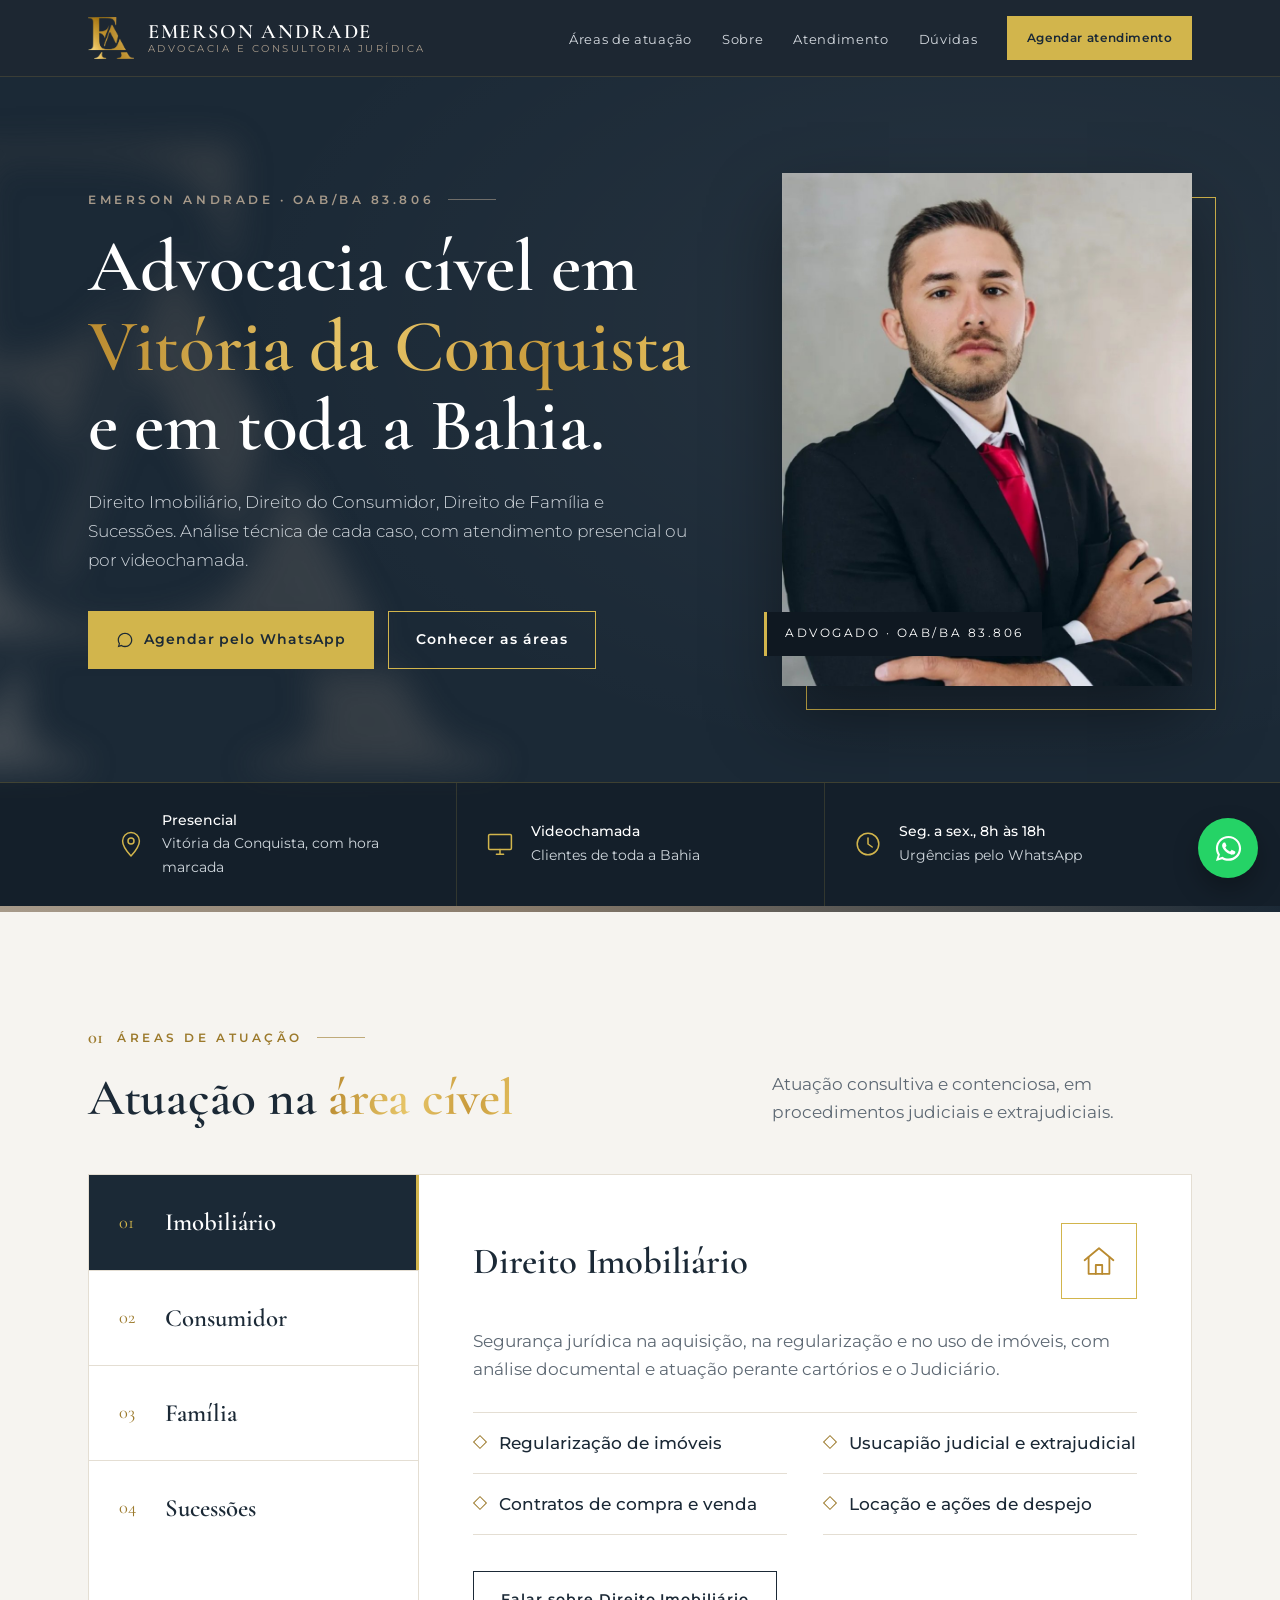
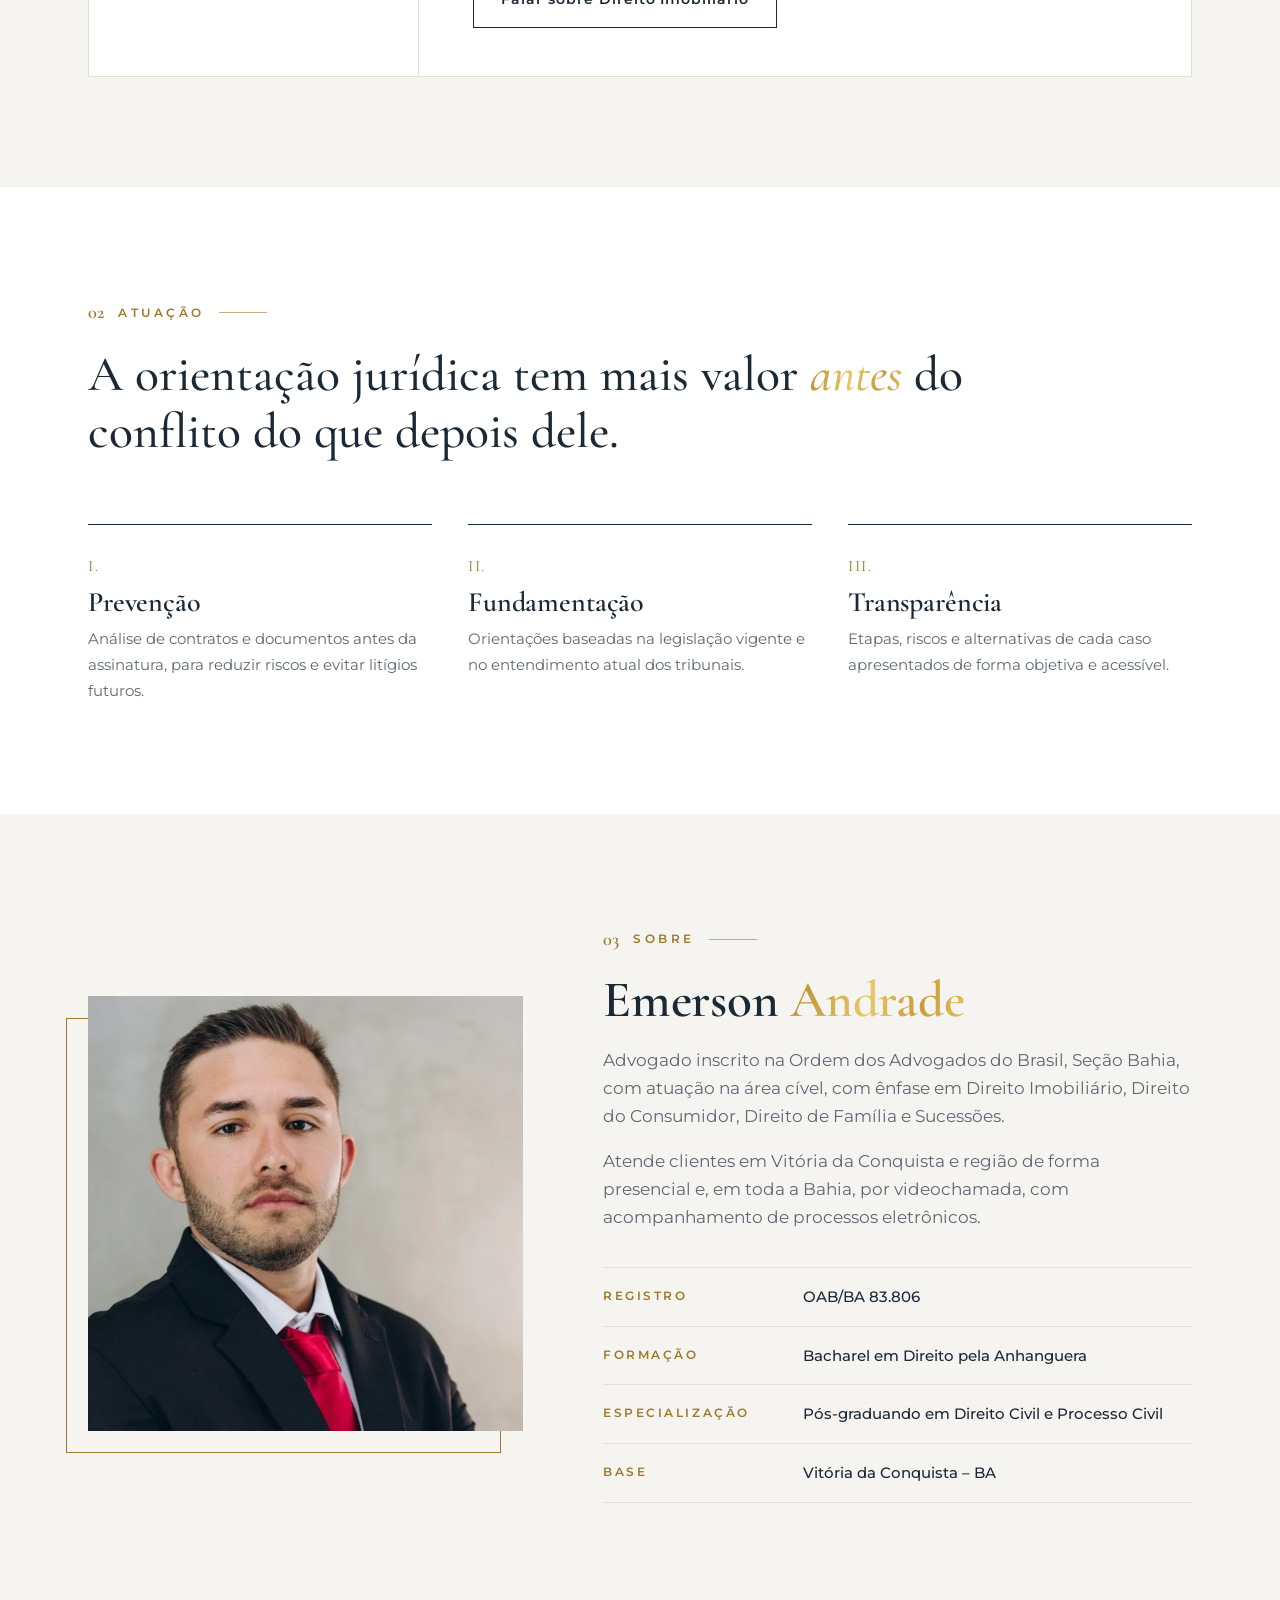
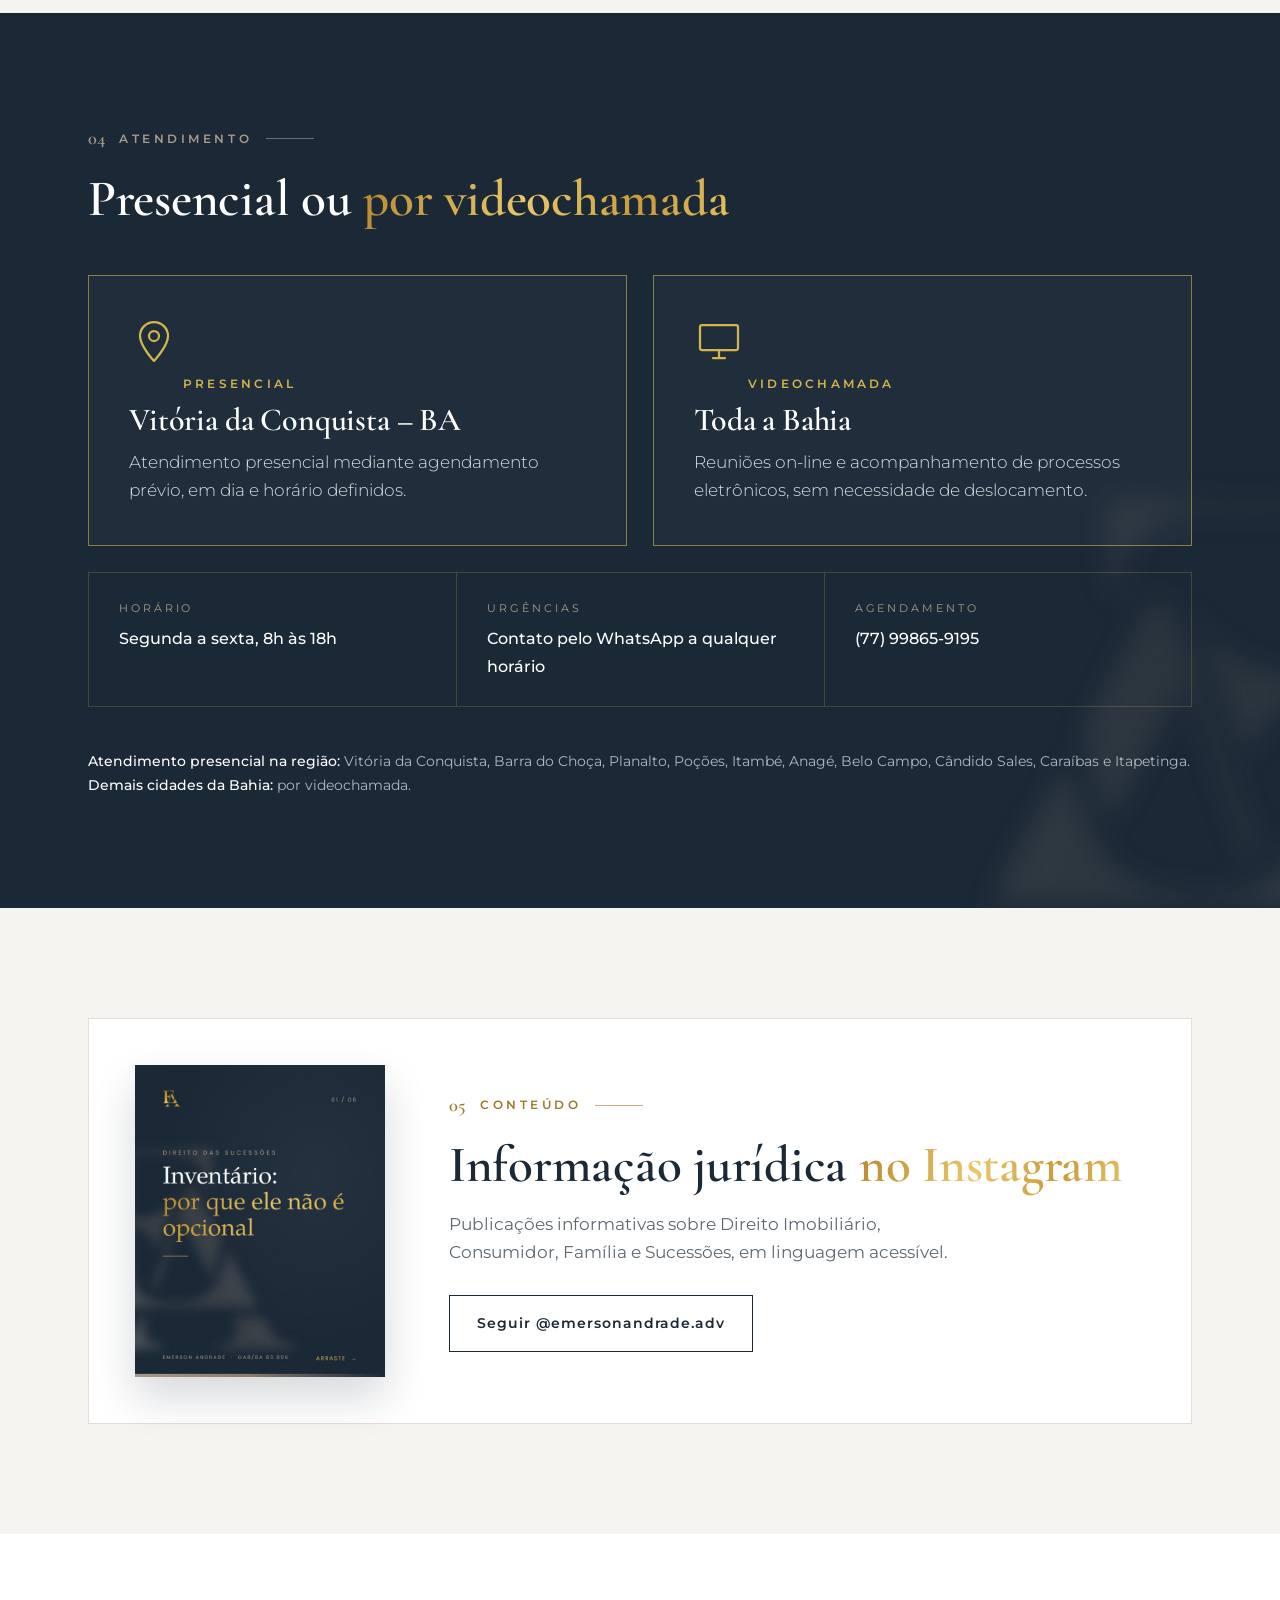
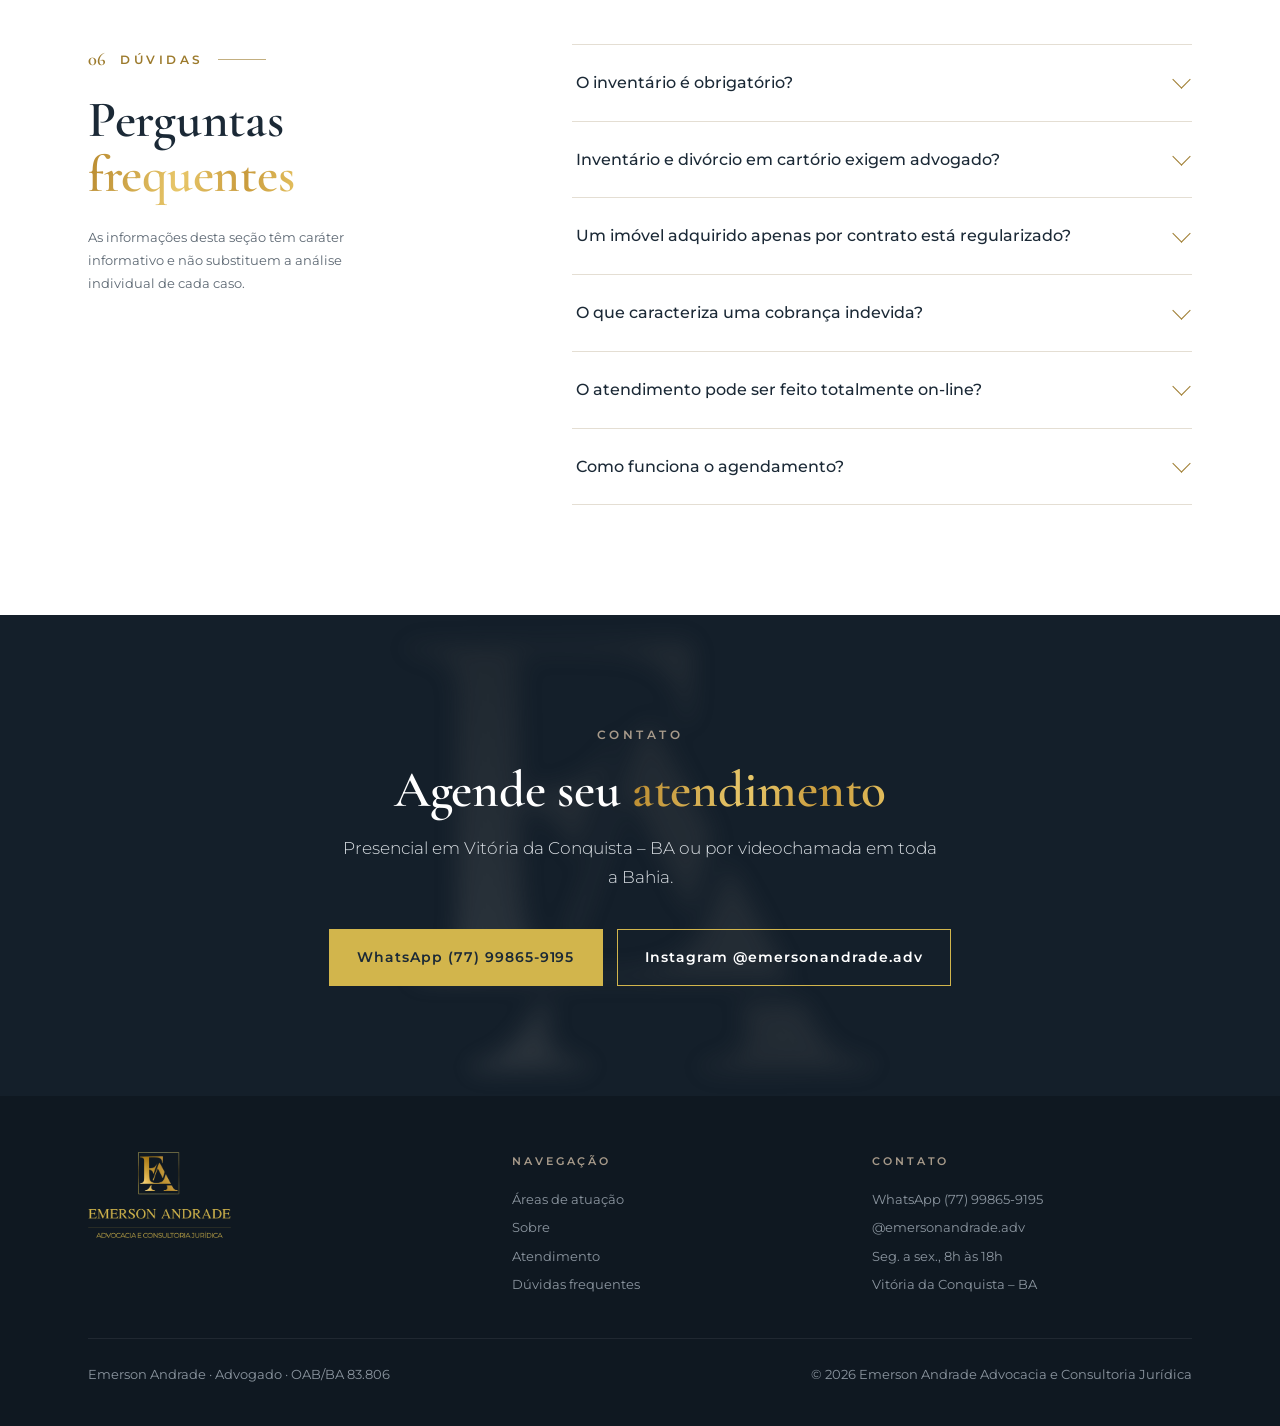
==== index.html @ 4bd171f8 "Add files via upload" ====
<!doctype html>
<html lang="pt-BR">
<head>
<meta charset="utf-8">
<meta name="viewport" content="width=device-width, initial-scale=1">
<title>Emerson Andrade | Advogado em Vitória da Conquista – BA</title>
<meta name="description" content="Advocacia cível em Vitória da Conquista – BA: Direito Imobiliário, Consumidor, Família e Sucessões. Atendimento presencial com hora marcada e por videochamada em toda a Bahia. OAB/BA 83.806.">
<link rel="canonical" href="https://emersonandrade.adv.br/">
<meta name="robots" content="index, follow">
<meta property="og:type" content="website">
<meta property="og:locale" content="pt_BR">
<meta property="og:title" content="Emerson Andrade | Advocacia e Consultoria Jurídica">
<meta property="og:description" content="Direito Imobiliário, Consumidor, Família e Sucessões. Vitória da Conquista – BA e toda a Bahia.">
<meta property="og:image" content="https://emersonandrade.adv.br/img/og.jpg">
<meta property="og:url" content="https://emersonandrade.adv.br/">
<meta name="theme-color" content="#1B2936">
<link rel="icon" type="image/png" href="img/favicon.png">
<link rel="apple-touch-icon" href="img/favicon.png">
<link rel="preconnect" href="https://fonts.googleapis.com">
<link rel="preconnect" href="https://fonts.gstatic.com" crossorigin>
<link href="https://fonts.googleapis.com/css2?family=Cormorant+Garamond:ital,wght@0,500;0,600;1,500&family=Montserrat:wght@300;400;500;600&display=swap" rel="stylesheet">
<script type="application/ld+json">
{
  "@context": "https://schema.org",
  "@type": "LegalService",
  "name": "Emerson Andrade Advocacia e Consultoria Jurídica",
  "url": "https://emersonandrade.adv.br/",
  "logo": "https://emersonandrade.adv.br/img/favicon.png",
  "image": "https://emersonandrade.adv.br/img/og.jpg",
  "telephone": "+55-77-99865-9195",
  "priceRange": "Sob consulta",
  "address": {"@type": "PostalAddress", "addressLocality": "Vitória da Conquista", "addressRegion": "BA", "addressCountry": "BR"},
  "areaServed": [
    {"@type": "City", "name": "Vitória da Conquista"},
    {"@type": "State", "name": "Bahia"}
  ],
  "openingHoursSpecification": [{"@type": "OpeningHoursSpecification", "dayOfWeek": ["Monday","Tuesday","Wednesday","Thursday","Friday"], "opens": "08:00", "closes": "18:00"}],
  "knowsAbout": ["Direito Imobiliário", "Direito do Consumidor", "Direito de Família", "Direito das Sucessões", "Inventário", "Usucapião"],
  "founder": {"@type": "Person", "name": "Emerson Andrade", "jobTitle": "Advogado", "identifier": "OAB/BA 83.806"},
  "sameAs": ["https://www.instagram.com/emersonandrade.adv/"]
}
</script>
<style>
:root{
  --navy:#1B2936; --navy-2:#223446; --navy-deep:#141F2A; --night:#0F1821;
  --gold:#D2B54C; --gold-deep:#9C7A2C; --sand:#A79A8A;
  --paper:#F6F4F0; --line:#E4DED3; --white:#fff; --text:#2B3946; --muted:#5D6873;
  --serif:'Cormorant Garamond', Georgia, 'Times New Roman', serif;
  --sans:'Montserrat', system-ui, -apple-system, 'Segoe UI', Roboto, sans-serif;
  --max:1160px;
}
*{box-sizing:border-box;margin:0;padding:0}
html{scroll-behavior:smooth;scroll-padding-top:84px}
body{font-family:var(--sans);color:var(--text);background:var(--paper);line-height:1.7;font-size:16.5px;-webkit-font-smoothing:antialiased}
img{max-width:100%;height:auto;display:block}
a{color:inherit}
:focus-visible{outline:2px solid var(--gold);outline-offset:3px}
.wrap{max-width:var(--max);margin:0 auto;padding:0 28px}
.skip{position:absolute;left:-999px;top:0;background:var(--gold);color:var(--navy);padding:10px 16px;z-index:100}
.skip:focus{left:12px;top:12px}

h1,h2,h3{font-family:var(--serif);font-weight:600;line-height:1.08;letter-spacing:-.005em}
h2{font-size:clamp(2.1rem,4.2vw,3.2rem);color:var(--navy)}
.on-dark h2{color:var(--white)}
.gold-text{background:linear-gradient(100deg,#B98A2F 0%,#E8C76A 45%,#C99B3C 75%,#E3BF5E 100%);-webkit-background-clip:text;background-clip:text;color:transparent}
.eyebrow{display:flex;align-items:center;gap:14px;font-size:.74rem;letter-spacing:.3em;text-transform:uppercase;font-weight:600;color:var(--gold-deep);margin-bottom:1.1rem}
.eyebrow b{font-family:var(--serif);font-size:1.15rem;letter-spacing:0;font-weight:600}
.eyebrow::after{content:"";width:48px;height:1px;background:currentColor;opacity:.6}
.on-dark .eyebrow{color:var(--sand)}
.lead{font-size:1.06rem;font-weight:300;max-width:600px}
section{padding:110px 0;position:relative}
.on-dark{background:var(--navy);color:#D9DEE3}

.btn{display:inline-flex;align-items:center;justify-content:center;gap:.6rem;padding:1rem 1.7rem;font-weight:600;font-size:.86rem;letter-spacing:.07em;text-decoration:none;border:1.5px solid var(--gold);transition:background .2s,color .2s,transform .2s;cursor:pointer;font-family:var(--sans)}
.btn:hover{transform:translateY(-1px)}
.btn-gold{background:var(--gold);color:var(--navy)}
.btn-gold:hover{background:#E0C35F}
.btn-ghost{color:var(--white);background:transparent}
.btn-ghost:hover{background:rgba(210,181,76,.12)}
.btn-dark{color:var(--navy);border-color:var(--navy);background:transparent}
.btn-dark:hover{background:var(--navy);color:var(--white)}
.btn svg{width:18px;height:18px;fill:currentColor;flex:none}

/* ---------- header ---------- */
header{position:sticky;top:0;z-index:50;background:rgba(20,31,42,.96);backdrop-filter:saturate(1.2) blur(8px);border-bottom:1px solid rgba(210,181,76,.16)}
.nav{display:flex;align-items:center;justify-content:space-between;height:76px}
.brand{display:flex;align-items:center;gap:14px;text-decoration:none;color:var(--white)}
.brand img{height:42px;width:auto}
.brand-txt{display:flex;flex-direction:column;line-height:1.1}
.brand-txt strong{font-family:var(--serif);font-weight:600;font-size:1.28rem;letter-spacing:.09em}
.brand-txt small{font-size:.6rem;letter-spacing:.26em;color:var(--sand);text-transform:uppercase}
.menu{display:flex;gap:30px;list-style:none;align-items:center}
.menu a{text-decoration:none;color:#D5DAE0;font-size:.84rem;letter-spacing:.05em;transition:color .2s}
.menu a:hover{color:var(--gold)}
.menu .btn{padding:.65rem 1.15rem;font-size:.78rem;color:var(--navy)}
.burger{display:none;background:none;border:1px solid rgba(210,181,76,.5);color:var(--white);width:44px;height:40px;font-size:1.2rem;cursor:pointer}

/* ---------- hero ---------- */
.hero{background:var(--navy);color:var(--white);overflow:hidden;padding:96px 0 0}
.hero::before{content:"";position:absolute;left:-220px;top:20px;width:760px;height:740px;background:url(img/marca-dagua.png) no-repeat left top/contain;opacity:.42;pointer-events:none}
.hero::after{content:"";position:absolute;inset:0;background:radial-gradient(ellipse at 78% 30%,rgba(255,255,255,.05),transparent 55%);pointer-events:none}
.hero-grid{position:relative;z-index:1;display:grid;grid-template-columns:1.2fr .8fr;gap:70px;align-items:center;padding-bottom:96px}
.hero .eyebrow{color:var(--sand)}
.hero h1{font-size:clamp(2.7rem,5.8vw,4.6rem);margin-bottom:1.4rem}
.hero .lead{color:#D3D9DF}
.ctas{display:flex;gap:14px;flex-wrap:wrap;margin-top:2.3rem}
.portrait{position:relative;justify-self:end;width:100%;max-width:410px}
.portrait::before{content:"";position:absolute;inset:0;border:1.5px solid var(--gold);transform:translate(24px,24px)}
.portrait img{position:relative;box-shadow:0 34px 70px rgba(0,0,0,.4);aspect-ratio:4/5;object-fit:cover;object-position:50% 18%}
.portrait figcaption{position:absolute;left:-18px;bottom:30px;background:var(--night);color:var(--white);border-left:3px solid var(--gold);padding:12px 18px;font-size:.72rem;letter-spacing:.22em;text-transform:uppercase}
.strip{position:relative;z-index:1;border-top:1px solid rgba(210,181,76,.22);background:rgba(15,24,33,.55)}
.strip ul{list-style:none;display:grid;grid-template-columns:repeat(3,1fr)}
.strip li{display:flex;align-items:center;gap:16px;padding:26px 28px;font-size:.88rem;color:#CFD6DC}
.strip li+li{border-left:1px solid rgba(210,181,76,.16)}
.strip svg{width:30px;height:30px;flex:none}
.strip b{display:block;color:var(--white);font-weight:500}
.gradbar{height:6px;background:linear-gradient(90deg,#A79A8A,#8A7C6C 40%,var(--navy))}

/* ---------- areas (tabs) ---------- */
.areas-head{display:flex;justify-content:space-between;align-items:end;gap:40px;flex-wrap:wrap;margin-bottom:3rem}
.areas-head p{max-width:420px;color:var(--muted)}
.tabs{display:grid;grid-template-columns:330px 1fr;border:1px solid var(--line);background:var(--white)}
.tablist{display:flex;flex-direction:column;border-right:1px solid var(--line)}
.tab{all:unset;cursor:pointer;display:flex;align-items:center;gap:18px;padding:26px 30px;border-bottom:1px solid var(--line);transition:background .2s;position:relative}
.tab:last-child{border-bottom:0}
.tab .n{font-family:var(--serif);font-size:1.15rem;color:var(--gold-deep);width:28px}
.tab .t{font-family:var(--serif);font-size:1.55rem;font-weight:600;color:var(--navy)}
.tab:hover{background:#FAF8F4}
.tab[aria-selected="true"]{background:var(--navy)}
.tab[aria-selected="true"] .t{color:var(--white)}
.tab[aria-selected="true"] .n{color:var(--gold)}
.tab[aria-selected="true"]::after{content:"";position:absolute;right:-1px;top:0;bottom:0;width:3px;background:var(--gold)}
.tab:focus-visible{outline:2px solid var(--gold);outline-offset:-2px}
.panel{padding:48px 54px;display:grid;grid-template-columns:1fr auto;gap:28px 40px;align-content:start}
.panel[hidden]{display:none}
.panel h3{font-size:2.3rem;color:var(--navy);grid-column:1;grid-row:1;align-self:center}
.panel .desc{grid-column:1/-1;color:var(--muted);max-width:640px}
.panel ul{grid-column:1/-1;list-style:none;display:grid;grid-template-columns:1fr 1fr;gap:0 36px;border-top:1px solid var(--line)}
.panel li{padding:16px 0 16px 26px;border-bottom:1px solid var(--line);position:relative;font-weight:500;color:var(--navy)}
.panel li::before{content:"";position:absolute;left:2px;top:24px;width:8px;height:8px;border:1.5px solid var(--gold-deep);transform:rotate(45deg)}
.panel .icon{width:76px;height:76px;border:1.5px solid var(--gold);display:flex;align-items:center;justify-content:center;grid-row:1;grid-column:2}
.panel .icon svg{width:40px;height:40px}
.panel .btn{grid-column:1/-1;justify-self:start;margin-top:8px}

/* ---------- preventiva ---------- */
.prev{background:var(--white)}
.quote{font-family:var(--serif);font-weight:500;font-size:clamp(2rem,4vw,3.1rem);line-height:1.15;color:var(--navy);max-width:900px}
.quote em{font-style:italic}
.pillars{display:grid;grid-template-columns:repeat(3,1fr);gap:36px;margin-top:4rem}
.pillar{border-top:1.5px solid var(--navy);padding-top:26px}
.pillar span{font-family:var(--serif);font-size:1rem;color:var(--gold-deep);letter-spacing:.1em}
.pillar h3{font-size:1.75rem;color:var(--navy);margin:.4rem 0 .6rem}
.pillar p{color:var(--muted);font-size:.95rem}

/* ---------- sobre ---------- */
.sobre-grid{display:grid;grid-template-columns:.85fr 1.15fr;gap:80px;align-items:center}
.frame{position:relative;max-width:440px}
.frame::before{content:"";position:absolute;inset:0;border:1.5px solid var(--gold-deep);transform:translate(-22px,22px)}
.frame img{position:relative;aspect-ratio:1/1;object-fit:cover}
.sobre p{color:var(--muted);margin-top:1.1rem;max-width:600px}
.creds{list-style:none;margin-top:2.2rem;border-top:1px solid var(--line)}
.creds li{display:grid;grid-template-columns:180px 1fr;gap:20px;padding:16px 0;border-bottom:1px solid var(--line);font-size:.95rem}
.creds li span{font-size:.72rem;letter-spacing:.22em;text-transform:uppercase;color:var(--gold-deep);font-weight:600;padding-top:3px}
.creds li b{font-weight:500;color:var(--navy)}

/* ---------- atendimento ---------- */
.atend{overflow:hidden}
.atend::before{content:"";position:absolute;right:-200px;bottom:-140px;width:620px;height:600px;background:url(img/marca-dagua.png) no-repeat right bottom/contain;opacity:.3;pointer-events:none;transform:scaleX(-1)}
.modes{position:relative;display:grid;grid-template-columns:1fr 1fr;gap:26px;margin-top:3rem}
.mode{border:1.5px solid rgba(210,181,76,.6);padding:40px;background:rgba(255,255,255,.025)}
.mode svg{width:50px;height:50px;margin-bottom:22px}
.mode small{font-size:.72rem;letter-spacing:.28em;color:var(--gold);text-transform:uppercase;font-weight:600}
.mode h3{font-size:2rem;color:var(--white);margin:.4rem 0 .7rem}
.mode p{font-weight:300}
.hours{position:relative;display:grid;grid-template-columns:repeat(3,1fr);margin-top:26px;border:1px solid rgba(210,181,76,.22)}
.hours div{padding:26px 30px}
.hours div+div{border-left:1px solid rgba(210,181,76,.22)}
.hours span{display:block;font-size:.7rem;letter-spacing:.26em;text-transform:uppercase;color:var(--sand);margin-bottom:6px}
.hours b{color:var(--white);font-weight:500;font-size:1rem}
.cities{position:relative;margin-top:2.6rem;font-size:.9rem;color:#AEB8C1}
.cities strong{color:var(--white);font-weight:500}

/* ---------- conteúdo ---------- */
.content-grid{display:grid;grid-template-columns:auto 1fr;gap:64px;align-items:center;background:var(--white);border:1px solid var(--line);padding:46px}
.content-grid img{width:250px;box-shadow:0 20px 40px rgba(27,41,54,.18)}
.content-grid p{color:var(--muted);max-width:520px;margin:1rem 0 1.8rem}

/* ---------- faq ---------- */
.faq{background:var(--white)}
.faq-grid{display:grid;grid-template-columns:.8fr 1.2fr;gap:70px;align-items:start}
.faq-grid .note{font-size:.84rem;color:var(--muted);margin-top:1.4rem;max-width:320px}
details{border-bottom:1px solid var(--line)}
details:first-child{border-top:1px solid var(--line)}
summary{cursor:pointer;list-style:none;padding:24px 4px;font-weight:500;color:var(--navy);display:flex;justify-content:space-between;align-items:center;gap:24px;font-size:1.02rem}
summary::-webkit-details-marker{display:none}
summary::after{content:"";flex:none;width:12px;height:12px;border-right:1.5px solid var(--gold-deep);border-bottom:1.5px solid var(--gold-deep);transform:rotate(45deg);transition:transform .25s;margin-top:-6px}
details[open] summary::after{transform:rotate(-135deg);margin-top:6px}
details p{padding:0 4px 26px;color:var(--muted);max-width:640px}

/* ---------- cta ---------- */
.cta{background:var(--navy-deep);color:#D9DEE3;text-align:center;overflow:hidden}
.cta::before{content:"";position:absolute;left:50%;top:50%;width:520px;height:500px;transform:translate(-50%,-50%);background:url(img/marca-dagua.png) no-repeat center/contain;opacity:.22;pointer-events:none}
.cta .wrap{position:relative}
.cta .eyebrow{justify-content:center;color:var(--sand)}
.cta .eyebrow::after{display:none}
.cta h2{color:var(--white);margin-bottom:1rem}
.cta .lead{margin:0 auto}
.cta .ctas{justify-content:center}

footer{background:var(--night);color:#8C96A0;font-size:.82rem;padding:56px 0 40px}
.foot{display:grid;grid-template-columns:1.2fr 1fr 1fr;gap:40px;align-items:start}
.foot img{height:86px;width:auto}
.foot h4{font-size:.7rem;letter-spacing:.26em;text-transform:uppercase;color:var(--sand);margin-bottom:14px;font-weight:600}
.foot ul{list-style:none}
.foot li{padding:3px 0}
.foot a{text-decoration:none}
.foot a:hover{color:var(--gold)}
.legal{margin-top:40px;padding-top:24px;border-top:1px solid rgba(255,255,255,.07);display:flex;justify-content:space-between;gap:20px;flex-wrap:wrap}

.wa{position:fixed;right:22px;bottom:22px;z-index:60;width:60px;height:60px;border-radius:50%;background:#25D366;display:flex;align-items:center;justify-content:center;box-shadow:0 12px 26px rgba(0,0,0,.28);transition:transform .2s}
.wa:hover{transform:scale(1.06)}
.wa svg{width:31px;height:31px;fill:#fff}

/* reveal */
.reveal{opacity:0;transform:translateY(18px);transition:opacity .7s ease,transform .7s ease}
.reveal.in{opacity:1;transform:none}
@media (prefers-reduced-motion:reduce){.reveal{opacity:1;transform:none;transition:none}html{scroll-behavior:auto}}

/* ---------- responsivo ---------- */
@media (max-width:1020px){
  .hero-grid,.sobre-grid,.faq-grid{grid-template-columns:1fr;gap:56px}
  .portrait{justify-self:start;max-width:360px}
  .tabs{grid-template-columns:1fr}
  .tablist{flex-direction:row;overflow-x:auto;border-right:0;border-bottom:1px solid var(--line)}
  .tab{border-bottom:0;border-right:1px solid var(--line);padding:18px 22px;white-space:nowrap}
  .tab .t{font-size:1.25rem}
  .tab[aria-selected="true"]::after{right:0;left:0;top:auto;bottom:-1px;width:auto;height:3px}
  .pillars{grid-template-columns:1fr;gap:28px}
  .content-grid{grid-template-columns:1fr;gap:34px}
  .foot{grid-template-columns:1fr 1fr}
}
@media (max-width:760px){
  body{font-size:16px}
  section{padding:76px 0}
  .wrap{padding:0 20px}
  .menu{display:none;position:absolute;top:76px;left:0;right:0;background:var(--navy-deep);flex-direction:column;align-items:flex-start;padding:22px 20px 28px;gap:18px;border-bottom:1px solid rgba(210,181,76,.2)}
  .menu.open{display:flex}
  .burger{display:block}
  .brand-txt strong{font-size:1.08rem}
  .hero{padding-top:64px}
  .hero-grid{padding-bottom:70px}
  .portrait{max-width:calc(100% - 18px)}
  .portrait::before{transform:translate(14px,14px)}
  .portrait figcaption{left:-6px}
  .strip ul{grid-template-columns:1fr}
  .strip li+li{border-left:0;border-top:1px solid rgba(210,181,76,.16)}
  .strip li{padding:18px 20px}
  .tablist{display:grid;grid-template-columns:1fr 1fr;overflow:visible}
  .tab{white-space:normal;padding:16px 18px;border-bottom:1px solid var(--line)}
  .tab:nth-child(2n){border-right:0}
  .tab .t{font-size:1.15rem}
  .hero .eyebrow::after{display:none}
  .panel{padding:32px 24px;grid-template-columns:1fr}
  .panel .icon{grid-column:1;grid-row:auto;width:62px;height:62px}
  .panel h3{font-size:1.9rem;grid-row:2}
  .panel ul{grid-template-columns:1fr}
  .modes,.hours{grid-template-columns:1fr}
  .hours div+div{border-left:0;border-top:1px solid rgba(210,181,76,.22)}
  .mode{padding:30px 26px}
  .creds li{grid-template-columns:1fr;gap:2px}
  .frame{max-width:calc(100% - 18px);margin-left:18px}
  .frame::before{transform:translate(-14px,14px)}
  .content-grid{padding:28px 22px}
  .content-grid img{width:200px}
  .foot{grid-template-columns:1fr}
  .ctas .btn{width:100%}
}
</style>
</head>
<body>
<a class="skip" href="#conteudo">Pular para o conteúdo</a>

<header>
  <div class="wrap nav">
    <a class="brand" href="#inicio" aria-label="Emerson Andrade Advocacia — início">
      <img src="img/monograma.png" alt="" width="114" height="102">
      <span class="brand-txt"><strong>EMERSON ANDRADE</strong><small>Advocacia e Consultoria Jurídica</small></span>
    </a>
    <button class="burger" aria-label="Abrir menu" aria-expanded="false" aria-controls="menu">☰</button>
    <ul class="menu" id="menu">
      <li><a href="#areas">Áreas de atuação</a></li>
      <li><a href="#sobre">Sobre</a></li>
      <li><a href="#atendimento">Atendimento</a></li>
      <li><a href="#duvidas">Dúvidas</a></li>
      <li><a class="btn btn-gold" data-wa="Olá! Gostaria de agendar um atendimento." href="https://wa.me/5577998659195" target="_blank" rel="noopener">Agendar atendimento</a></li>
    </ul>
  </div>
</header>

<main id="conteudo">

<!-- HERO -->
<section class="hero" id="inicio">
  <div class="wrap hero-grid">
    <div class="reveal">
      <div class="eyebrow">Emerson Andrade · OAB/BA 83.806</div>
      <h1>Advocacia cível em <span class="gold-text">Vitória da Conquista</span> e em toda a Bahia.</h1>
      <p class="lead">Direito Imobiliário, Direito do Consumidor, Direito de Família e Sucessões. Análise técnica de cada caso, com atendimento presencial ou por videochamada.</p>
      <div class="ctas">
        <a class="btn btn-gold" data-wa="Olá! Gostaria de agendar um atendimento." href="https://wa.me/5577998659195" target="_blank" rel="noopener">
          <svg viewBox="0 0 32 32" aria-hidden="true"><path d="M16 3C8.8 3 3 8.7 3 15.8c0 2.5.7 4.9 2 7L3 29l6.4-2c2 1.1 4.3 1.7 6.6 1.7 7.2 0 13-5.7 13-12.8S23.2 3 16 3zm0 23.4c-2.1 0-4.1-.6-5.8-1.6l-.4-.2-3.8 1.2 1.2-3.7-.3-.4c-1.1-1.8-1.7-3.8-1.7-5.9C5.2 9.9 10 5.2 16 5.2s10.8 4.7 10.8 10.6S22 26.4 16 26.4z"/></svg>
          Agendar pelo WhatsApp</a>
        <a class="btn btn-ghost" href="#areas">Conhecer as áreas</a>
      </div>
    </div>
    <figure class="portrait reveal">
      <img src="img/emerson-andrade.jpg" alt="Emerson Andrade, advogado" width="900" height="1124" fetchpriority="high">
      <figcaption>Advogado · OAB/BA 83.806</figcaption>
    </figure>
  </div>
  <div class="strip">
    <ul class="wrap">
      <li><svg viewBox="0 0 100 100" fill="none" stroke="#D2B54C" stroke-width="5" stroke-linecap="round" stroke-linejoin="round" aria-hidden="true"><path d="M50 90 C50 90 22 60 22 40 A28 28 0 0 1 78 40 C78 60 50 90 50 90 Z"/><circle cx="50" cy="40" r="10"/></svg><span><b>Presencial</b>Vitória da Conquista, com hora marcada</span></li>
      <li><svg viewBox="0 0 100 100" fill="none" stroke="#D2B54C" stroke-width="5" stroke-linecap="round" stroke-linejoin="round" aria-hidden="true"><rect x="12" y="18" width="76" height="50" rx="4"/><path d="M38 84 H62 M50 68 V84"/></svg><span><b>Videochamada</b>Clientes de toda a Bahia</span></li>
      <li><svg viewBox="0 0 100 100" fill="none" stroke="#D2B54C" stroke-width="5" stroke-linecap="round" stroke-linejoin="round" aria-hidden="true"><circle cx="50" cy="50" r="36"/><path d="M50 30 V50 L64 60"/></svg><span><b>Seg. a sex., 8h às 18h</b>Urgências pelo WhatsApp</span></li>
    </ul>
  </div>
</section>
<div class="gradbar" aria-hidden="true"></div>

<!-- ÁREAS -->
<section id="areas">
  <div class="wrap">
    <div class="areas-head reveal">
      <div>
        <div class="eyebrow"><b>01</b> Áreas de atuação</div>
        <h2>Atuação na <span class="gold-text">área cível</span></h2>
      </div>
      <p>Atuação consultiva e contenciosa, em procedimentos judiciais e extrajudiciais.</p>
    </div>

    <div class="tabs reveal">
      <div class="tablist" role="tablist" aria-label="Áreas de atuação">
        <button class="tab" role="tab" id="t1" aria-controls="p1" aria-selected="true"><span class="n">01</span><span class="t">Imobiliário</span></button>
        <button class="tab" role="tab" id="t2" aria-controls="p2" aria-selected="false" tabindex="-1"><span class="n">02</span><span class="t">Consumidor</span></button>
        <button class="tab" role="tab" id="t3" aria-controls="p3" aria-selected="false" tabindex="-1"><span class="n">03</span><span class="t">Família</span></button>
        <button class="tab" role="tab" id="t4" aria-controls="p4" aria-selected="false" tabindex="-1"><span class="n">04</span><span class="t">Sucessões</span></button>
      </div>

      <div class="panel" role="tabpanel" id="p1" aria-labelledby="t1">
        <h3>Direito Imobiliário</h3>
        <div class="icon" aria-hidden="true"><svg viewBox="0 0 100 100" fill="none" stroke="#B98A2F" stroke-width="4.5" stroke-linecap="round" stroke-linejoin="round"><path d="M14 48 L50 18 L86 48"/><path d="M24 40 V82 H76 V40"/><path d="M42 82 V60 H58 V82"/></svg></div>
        <p class="desc">Segurança jurídica na aquisição, na regularização e no uso de imóveis, com análise documental e atuação perante cartórios e o Judiciário.</p>
        <ul><li>Regularização de imóveis</li><li>Usucapião judicial e extrajudicial</li><li>Contratos de compra e venda</li><li>Locação e ações de despejo</li></ul>
        <a class="btn btn-dark" data-wa="Olá! Gostaria de agendar um atendimento sobre Direito Imobiliário." href="https://wa.me/5577998659195" target="_blank" rel="noopener">Falar sobre Direito Imobiliário</a>
      </div>

      <div class="panel" role="tabpanel" id="p2" aria-labelledby="t2" hidden>
        <h3>Direito do Consumidor</h3>
        <div class="icon" aria-hidden="true"><svg viewBox="0 0 100 100" fill="none" stroke="#B98A2F" stroke-width="4.5" stroke-linecap="round" stroke-linejoin="round"><rect x="22" y="34" width="56" height="48" rx="4"/><path d="M38 34 V28 A12 12 0 0 1 62 28 V34"/></svg></div>
        <p class="desc">Atuação em relações de consumo e contratos bancários, com base no Código de Defesa do Consumidor e no entendimento dos tribunais.</p>
        <ul><li>Cobranças indevidas</li><li>Negativação indevida</li><li>Produtos e serviços com defeito</li><li>Revisão de contratos bancários</li></ul>
        <a class="btn btn-dark" data-wa="Olá! Gostaria de agendar um atendimento sobre Direito do Consumidor." href="https://wa.me/5577998659195" target="_blank" rel="noopener">Falar sobre Direito do Consumidor</a>
      </div>

      <div class="panel" role="tabpanel" id="p3" aria-labelledby="t3" hidden>
        <h3>Direito de Família</h3>
        <div class="icon" aria-hidden="true"><svg viewBox="0 0 100 100" fill="none" stroke="#B98A2F" stroke-width="4.5" stroke-linecap="round" stroke-linejoin="round"><circle cx="26" cy="24" r="9"/><circle cx="74" cy="24" r="9"/><circle cx="50" cy="50" r="7"/><path d="M12 86 V60 Q12 40 26 40 Q40 40 40 60 V86"/><path d="M60 86 V60 Q60 40 74 40 Q88 40 88 60 V86"/><path d="M40 86 V75 Q40 63 50 63 Q60 63 60 75 V86"/></svg></div>
        <p class="desc">Condução técnica de questões familiares, pela via consensual ou litigiosa, em cartório ou na Justiça.</p>
        <ul><li>Divórcio judicial e extrajudicial</li><li>Pensão alimentícia</li><li>Guarda e regime de convivência</li><li>Reconhecimento e dissolução de união estável</li></ul>
        <a class="btn btn-dark" data-wa="Olá! Gostaria de agendar um atendimento sobre Direito de Família." href="https://wa.me/5577998659195" target="_blank" rel="noopener">Falar sobre Direito de Família</a>
      </div>

      <div class="panel" role="tabpanel" id="p4" aria-labelledby="t4" hidden>
        <h3>Direito das Sucessões</h3>
        <div class="icon" aria-hidden="true"><svg viewBox="0 0 100 100" fill="none" stroke="#B98A2F" stroke-width="4.5" stroke-linecap="round" stroke-linejoin="round"><path d="M26 12 H62 L76 26 V88 H26 Z"/><path d="M62 12 V26 H76"/><path d="M36 42 H66 M36 54 H66 M36 66 H52"/></svg></div>
        <p class="desc">Formalização da transmissão de bens e organização antecipada do patrimônio, pela via judicial ou extrajudicial.</p>
        <ul><li>Inventário judicial e extrajudicial</li><li>Partilha de bens</li><li>Testamentos</li><li>Planejamento sucessório</li></ul>
        <a class="btn btn-dark" data-wa="Olá! Gostaria de agendar um atendimento sobre Direito das Sucessões." href="https://wa.me/5577998659195" target="_blank" rel="noopener">Falar sobre Direito das Sucessões</a>
      </div>
    </div>
  </div>
</section>

<!-- ATUAÇÃO PREVENTIVA -->
<section class="prev">
  <div class="wrap">
    <div class="eyebrow reveal"><b>02</b> Atuação</div>
    <p class="quote reveal">A orientação jurídica tem mais valor <em class="gold-text">antes</em> do conflito do que depois dele.</p>
    <div class="pillars">
      <div class="pillar reveal"><span>I.</span><h3>Prevenção</h3><p>Análise de contratos e documentos antes da assinatura, para reduzir riscos e evitar litígios futuros.</p></div>
      <div class="pillar reveal"><span>II.</span><h3>Fundamentação</h3><p>Orientações baseadas na legislação vigente e no entendimento atual dos tribunais.</p></div>
      <div class="pillar reveal"><span>III.</span><h3>Transparência</h3><p>Etapas, riscos e alternativas de cada caso apresentados de forma objetiva e acessível.</p></div>
    </div>
  </div>
</section>

<!-- SOBRE -->
<section class="sobre" id="sobre">
  <div class="wrap sobre-grid">
    <div class="frame reveal"><img src="img/emerson-retrato.jpg" alt="Retrato de Emerson Andrade" width="760" height="760" loading="lazy"></div>
    <div class="reveal">
      <div class="eyebrow"><b>03</b> Sobre</div>
      <h2>Emerson <span class="gold-text">Andrade</span></h2>
      <p>Advogado inscrito na Ordem dos Advogados do Brasil, Seção Bahia, com atuação na área cível, com ênfase em Direito Imobiliário, Direito do Consumidor, Direito de Família e Sucessões.</p>
      <p>Atende clientes em Vitória da Conquista e região de forma presencial e, em toda a Bahia, por videochamada, com acompanhamento de processos eletrônicos.</p>
      <ul class="creds">
        <li><span>Registro</span><b>OAB/BA 83.806</b></li>
        <li><span>Formação</span><b>Bacharel em Direito pela Anhanguera</b></li>
        <li><span>Especialização</span><b>Pós-graduando em Direito Civil e Processo Civil</b></li>
        <li><span>Base</span><b>Vitória da Conquista – BA</b></li>
      </ul>
    </div>
  </div>
</section>

<!-- ATENDIMENTO -->
<section class="atend on-dark" id="atendimento">
  <div class="wrap">
    <div class="eyebrow reveal"><b>04</b> Atendimento</div>
    <h2 class="reveal">Presencial ou <span class="gold-text">por videochamada</span></h2>
    <div class="modes">
      <div class="mode reveal">
        <svg viewBox="0 0 100 100" fill="none" stroke="#D2B54C" stroke-width="4.5" stroke-linecap="round" stroke-linejoin="round" aria-hidden="true"><path d="M50 90 C50 90 22 60 22 40 A28 28 0 0 1 78 40 C78 60 50 90 50 90 Z"/><circle cx="50" cy="40" r="10"/></svg>
        <small>Presencial</small>
        <h3>Vitória da Conquista – BA</h3>
        <p>Atendimento presencial mediante agendamento prévio, em dia e horário definidos.</p>
      </div>
      <div class="mode reveal">
        <svg viewBox="0 0 100 100" fill="none" stroke="#D2B54C" stroke-width="4.5" stroke-linecap="round" stroke-linejoin="round" aria-hidden="true"><rect x="12" y="18" width="76" height="50" rx="4"/><path d="M38 84 H62 M50 68 V84"/></svg>
        <small>Videochamada</small>
        <h3>Toda a Bahia</h3>
        <p>Reuniões on-line e acompanhamento de processos eletrônicos, sem necessidade de deslocamento.</p>
      </div>
    </div>
    <div class="hours reveal">
      <div><span>Horário</span><b>Segunda a sexta, 8h às 18h</b></div>
      <div><span>Urgências</span><b>Contato pelo WhatsApp a qualquer horário</b></div>
      <div><span>Agendamento</span><b>(77) 99865-9195</b></div>
    </div>
    <p class="cities reveal"><strong>Atendimento presencial na região:</strong> Vitória da Conquista, Barra do Choça, Planalto, Poções, Itambé, Anagé, Belo Campo, Cândido Sales, Caraíbas e Itapetinga. <strong>Demais cidades da Bahia:</strong> por videochamada.</p>
  </div>
</section>

<!-- CONTEÚDO -->
<section class="conteudo">
  <div class="wrap">
    <div class="content-grid reveal">
      <a href="https://www.instagram.com/emersonandrade.adv/" target="_blank" rel="noopener"><img src="img/conteudo-inventario.jpg" alt="Publicação: Inventário — por que ele não é opcional" width="640" height="800" loading="lazy"></a>
      <div>
        <div class="eyebrow"><b>05</b> Conteúdo</div>
        <h2>Informação jurídica <span class="gold-text">no Instagram</span></h2>
        <p>Publicações informativas sobre Direito Imobiliário, Consumidor, Família e Sucessões, em linguagem acessível.</p>
        <a class="btn btn-dark" href="https://www.instagram.com/emersonandrade.adv/" target="_blank" rel="noopener">Seguir @emersonandrade.adv</a>
      </div>
    </div>
  </div>
</section>

<!-- FAQ -->
<section class="faq" id="duvidas">
  <div class="wrap faq-grid">
    <div class="reveal">
      <div class="eyebrow"><b>06</b> Dúvidas</div>
      <h2>Perguntas <span class="gold-text">frequentes</span></h2>
      <p class="note">As informações desta seção têm caráter informativo e não substituem a análise individual de cada caso.</p>
    </div>
    <div class="reveal">
      <details><summary>O inventário é obrigatório?</summary><p>Sim. A herança é transmitida aos herdeiros no momento do óbito (art. 1.784 do Código Civil), mas é o inventário que formaliza essa transmissão. Sem ele, os bens não podem ser vendidos, financiados ou registrados em nome dos herdeiros.</p></details>
      <details><summary>Inventário e divórcio em cartório exigem advogado?</summary><p>Sim. A lei exige a participação de advogado tanto no inventário quanto no divórcio realizados em cartório (arts. 610, §2º, e 733, §2º, do Código de Processo Civil), assim como nos procedimentos judiciais.</p></details>
      <details><summary>Um imóvel adquirido apenas por contrato está regularizado?</summary><p>Não necessariamente. A propriedade imobiliária se transfere com o registro no Cartório de Registro de Imóveis. A situação de cada imóvel depende da análise de sua documentação.</p></details>
      <details><summary>O que caracteriza uma cobrança indevida?</summary><p>É a cobrança de valor não contratado, já quitado ou em desacordo com o contrato. A existência de irregularidade depende da análise dos documentos de cada caso.</p></details>
      <details><summary>O atendimento pode ser feito totalmente on-line?</summary><p>Sim. As reuniões podem ser realizadas por videochamada e a maior parte dos processos tramita de forma eletrônica, o que permite o atendimento de clientes em toda a Bahia.</p></details>
      <details><summary>Como funciona o agendamento?</summary><p>O agendamento é feito pelo WhatsApp (77) 99865-9195, de segunda a sexta-feira, das 8h às 18h, para atendimento presencial ou por videochamada. Situações urgentes podem ser comunicadas pelo mesmo canal a qualquer horário.</p></details>
    </div>
  </div>
</section>

<!-- CTA -->
<section class="cta">
  <div class="wrap reveal">
    <div class="eyebrow">Contato</div>
    <h2>Agende seu <span class="gold-text">atendimento</span></h2>
    <p class="lead">Presencial em Vitória da Conquista – BA ou por videochamada em toda a Bahia.</p>
    <div class="ctas">
      <a class="btn btn-gold" data-wa="Olá! Gostaria de agendar um atendimento." href="https://wa.me/5577998659195" target="_blank" rel="noopener">WhatsApp (77) 99865-9195</a>
      <a class="btn btn-ghost" href="https://www.instagram.com/emersonandrade.adv/" target="_blank" rel="noopener">Instagram @emersonandrade.adv</a>
    </div>
  </div>
</section>

</main>

<footer>
  <div class="wrap">
    <div class="foot">
      <div><img src="img/logo.png" alt="Emerson Andrade Advocacia e Consultoria Jurídica" width="808" height="486" loading="lazy"></div>
      <div>
        <h4>Navegação</h4>
        <ul><li><a href="#areas">Áreas de atuação</a></li><li><a href="#sobre">Sobre</a></li><li><a href="#atendimento">Atendimento</a></li><li><a href="#duvidas">Dúvidas frequentes</a></li></ul>
      </div>
      <div>
        <h4>Contato</h4>
        <ul><li><a data-wa="Olá! Gostaria de agendar um atendimento." href="https://wa.me/5577998659195" target="_blank" rel="noopener">WhatsApp (77) 99865-9195</a></li><li><a href="https://www.instagram.com/emersonandrade.adv/" target="_blank" rel="noopener">@emersonandrade.adv</a></li><li>Seg. a sex., 8h às 18h</li><li>Vitória da Conquista – BA</li></ul>
      </div>
    </div>
    <div class="legal">
      <span>Emerson Andrade · Advogado · OAB/BA 83.806</span>
      <span>© <span id="ano">2026</span> Emerson Andrade Advocacia e Consultoria Jurídica</span>
    </div>
  </div>
</footer>

<a class="wa" data-wa="Olá! Gostaria de agendar um atendimento." href="https://wa.me/5577998659195" target="_blank" rel="noopener" aria-label="Falar pelo WhatsApp">
  <svg viewBox="0 0 32 32" aria-hidden="true"><path d="M16 3C8.8 3 3 8.7 3 15.8c0 2.5.7 4.9 2 7L3 29l6.4-2c2 1.1 4.3 1.7 6.6 1.7 7.2 0 13-5.7 13-12.8S23.2 3 16 3zm0 23.4c-2.1 0-4.1-.6-5.8-1.6l-.4-.2-3.8 1.2 1.2-3.7-.3-.4c-1.1-1.8-1.7-3.8-1.7-5.9C5.2 9.9 10 5.2 16 5.2s10.8 4.7 10.8 10.6S22 26.4 16 26.4zm5.9-7.9c-.3-.2-1.9-.9-2.2-1-.3-.1-.5-.2-.7.2-.2.3-.8 1-1 1.2-.2.2-.4.2-.7.1-.3-.2-1.4-.5-2.6-1.6-1-.9-1.6-1.9-1.8-2.2-.2-.3 0-.5.1-.7l.5-.6c.2-.2.2-.4.3-.6.1-.2 0-.4 0-.6l-1-2.4c-.3-.6-.5-.5-.7-.5h-.6c-.2 0-.6.1-.9.4-.3.3-1.2 1.1-1.2 2.8s1.2 3.2 1.4 3.5c.2.2 2.4 3.6 5.8 5 .8.3 1.4.5 1.9.7.8.3 1.5.2 2.1.1.6-.1 1.9-.8 2.2-1.5.3-.7.3-1.4.2-1.5-.1-.2-.3-.3-.6-.4z"/></svg>
</a>

<script>
// WhatsApp: monta o link com a mensagem certa de cada botão
document.querySelectorAll('[data-wa]').forEach(function(a){
  a.href = 'https://wa.me/5577998659195?text=' + encodeURIComponent(a.getAttribute('data-wa'));
});
// menu mobile
var burger=document.querySelector('.burger'), menu=document.getElementById('menu');
burger.addEventListener('click',function(){var o=menu.classList.toggle('open');burger.setAttribute('aria-expanded',o);});
menu.querySelectorAll('a').forEach(function(a){a.addEventListener('click',function(){menu.classList.remove('open');burger.setAttribute('aria-expanded','false');});});
// abas das áreas
var tabs=[].slice.call(document.querySelectorAll('[role="tab"]'));
function select(t){tabs.forEach(function(x){var on=x===t;x.setAttribute('aria-selected',on);x.tabIndex=on?0:-1;document.getElementById(x.getAttribute('aria-controls')).hidden=!on;});}
tabs.forEach(function(t,i){
  t.addEventListener('click',function(){select(t);});
  t.addEventListener('keydown',function(e){var k=e.key,n=null;if(k==='ArrowRight'||k==='ArrowDown')n=tabs[(i+1)%tabs.length];if(k==='ArrowLeft'||k==='ArrowUp')n=tabs[(i-1+tabs.length)%tabs.length];if(n){e.preventDefault();select(n);n.focus();}});
});
// animação de entrada
if('IntersectionObserver' in window){
  var io=new IntersectionObserver(function(es){es.forEach(function(e){if(e.isIntersecting){e.target.classList.add('in');io.unobserve(e.target);}});},{threshold:.12});
  document.querySelectorAll('.reveal').forEach(function(el){io.observe(el);});
}else{document.querySelectorAll('.reveal').forEach(function(el){el.classList.add('in');});}
document.getElementById('ano').textContent=new Date().getFullYear();
</script>
</body>
</html>
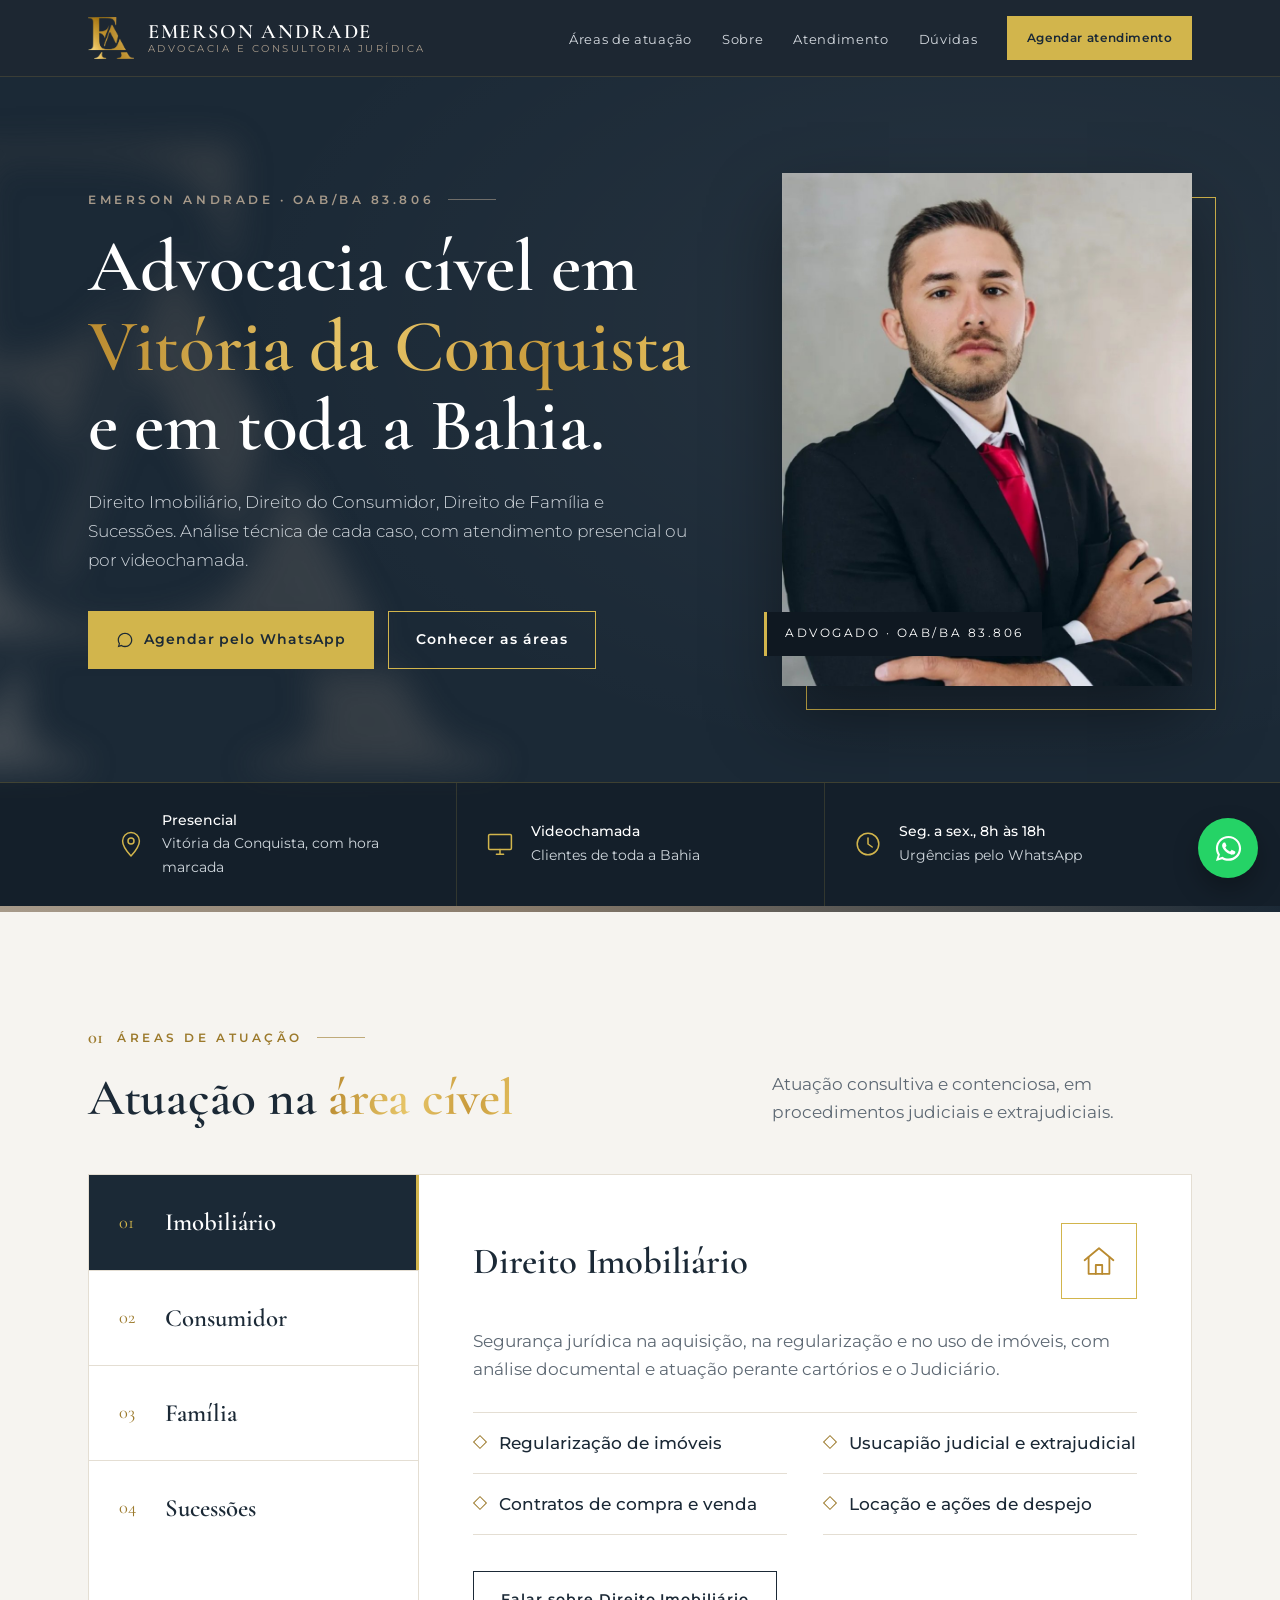
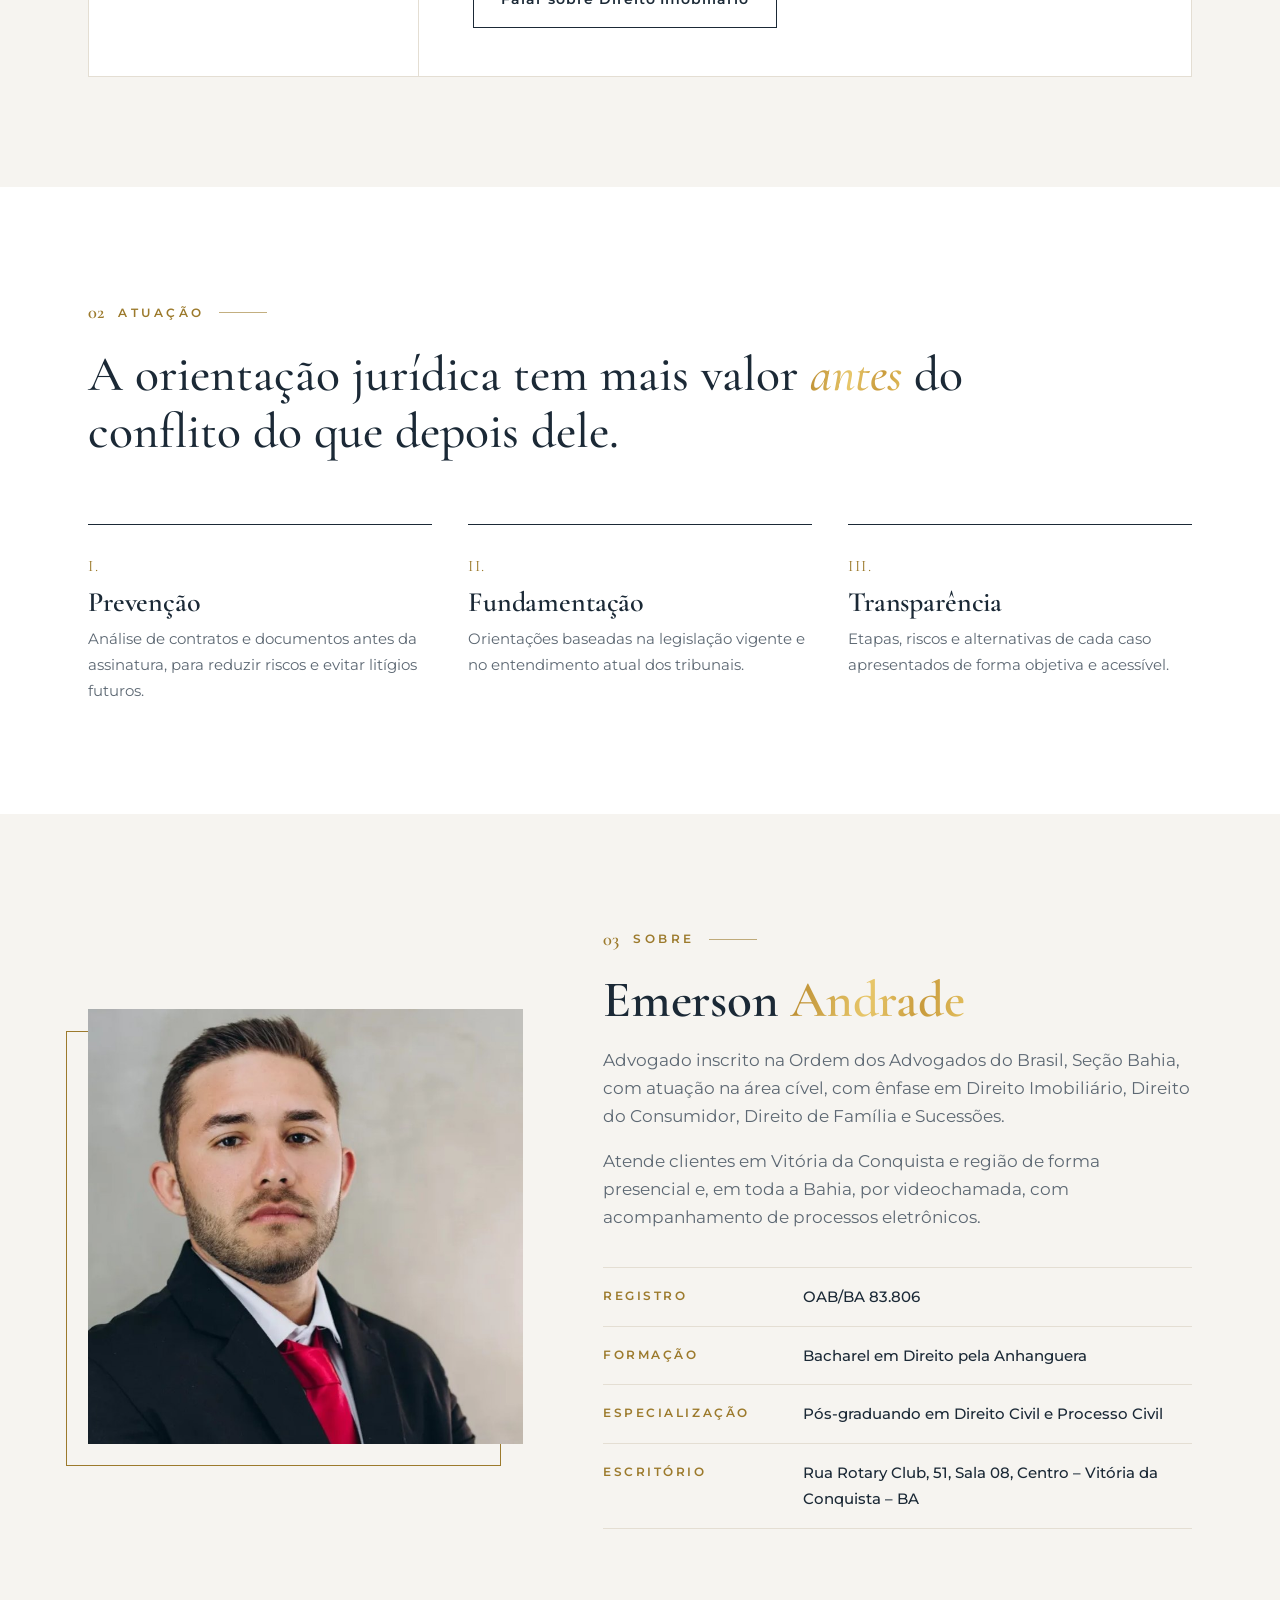
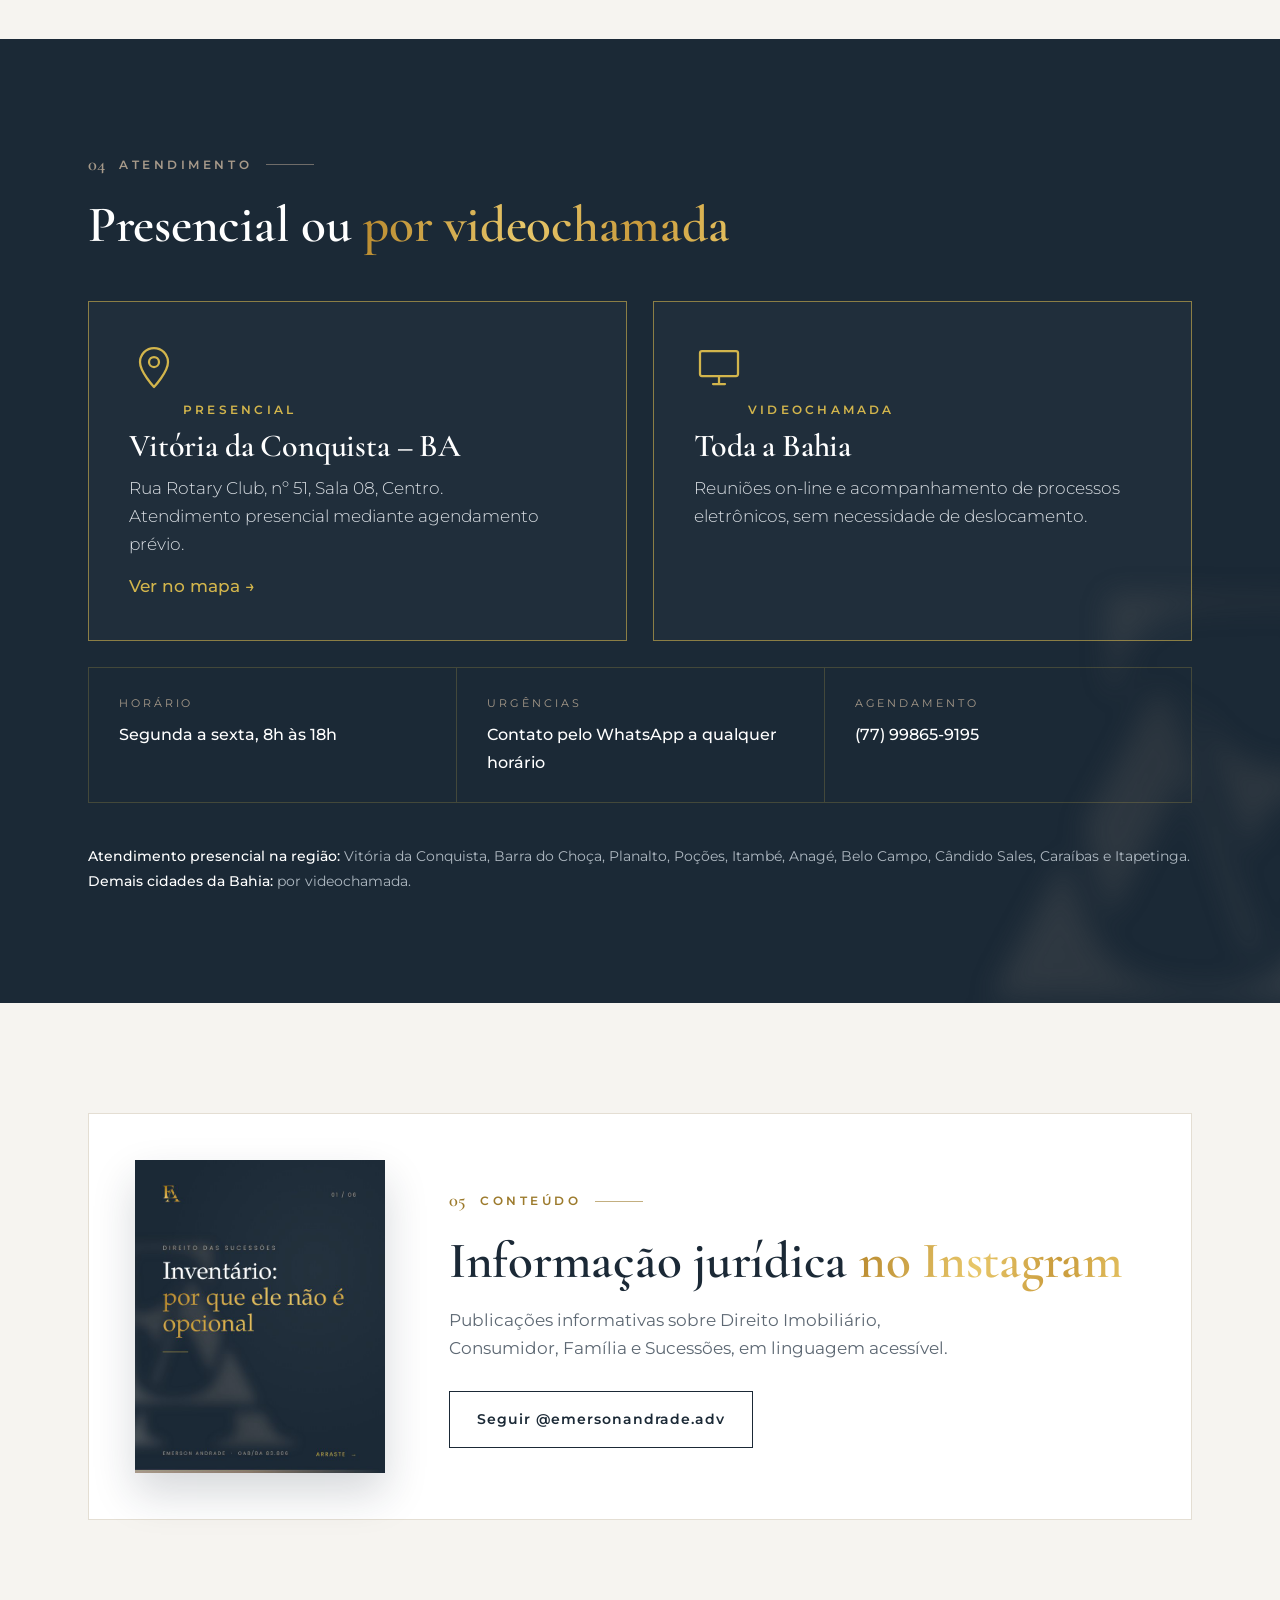
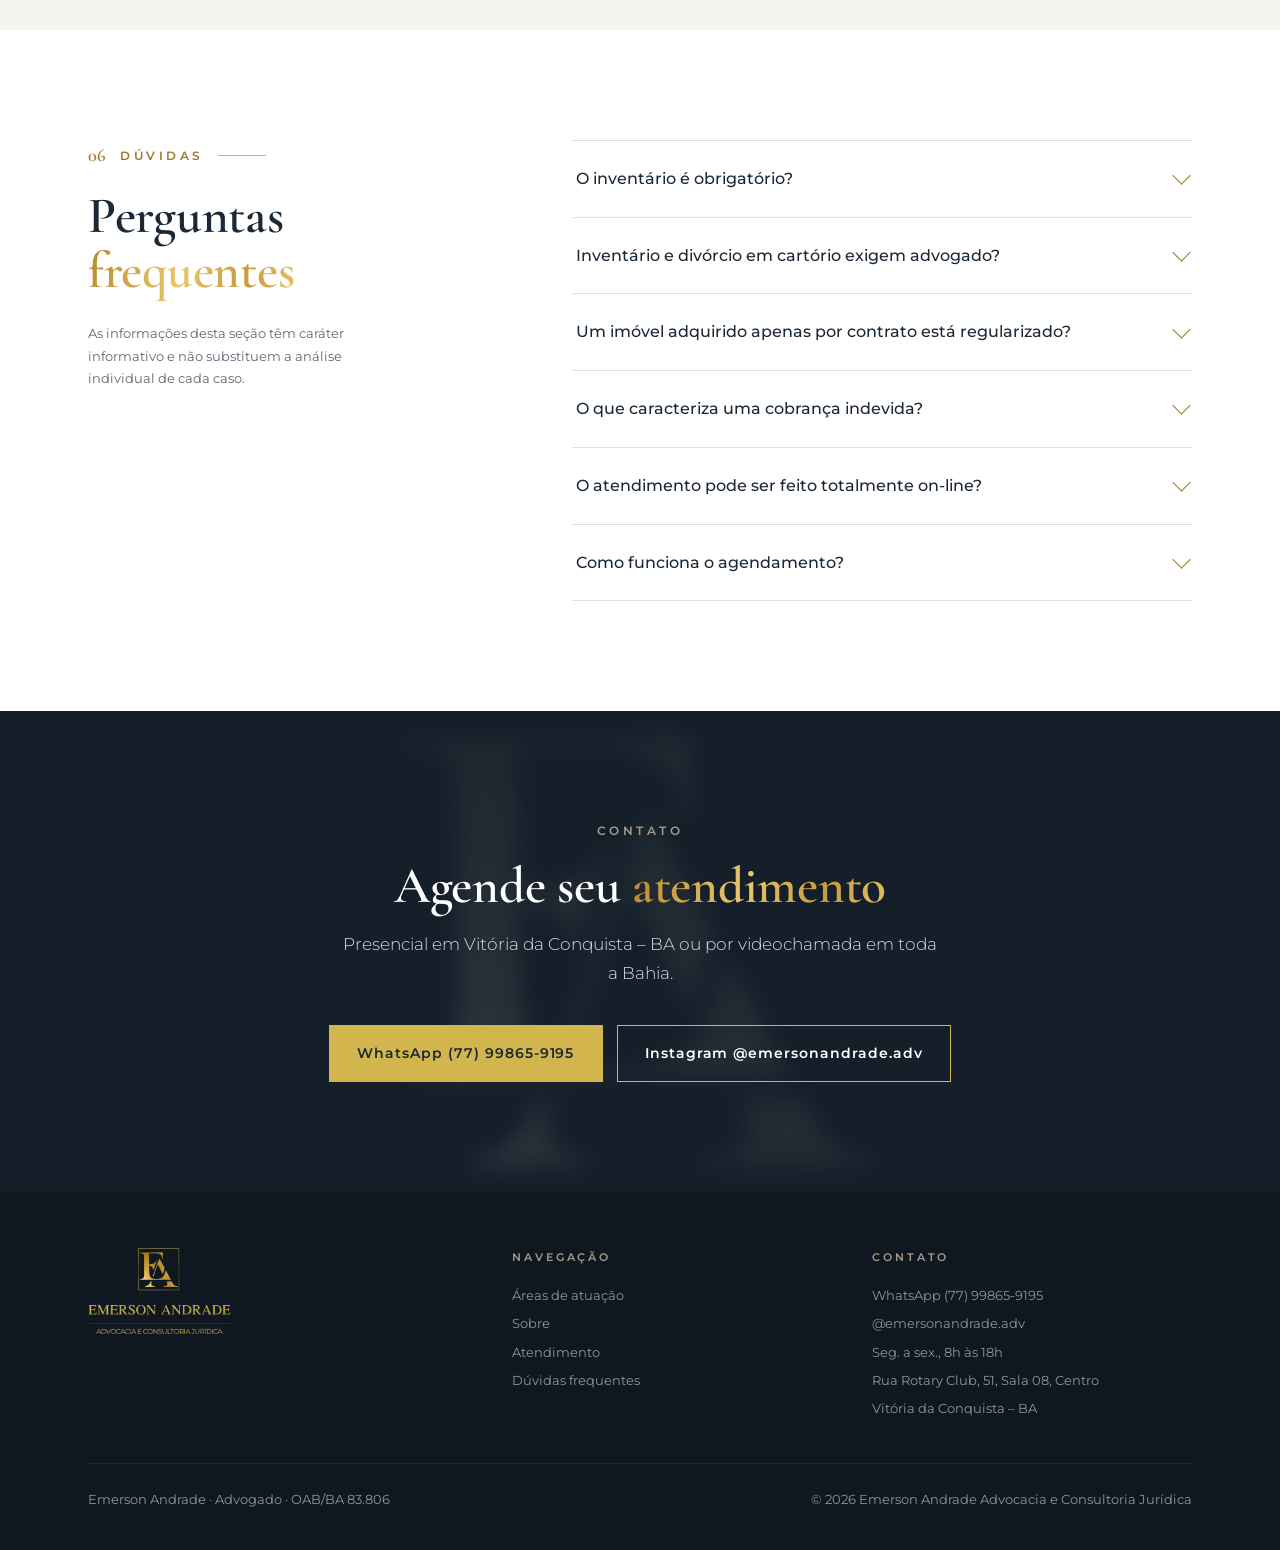
==== commit 13bab933: "Add files via upload" ====
--- a/index.html
+++ b/index.html
@@ -29,7 +29,7 @@
   "image": "https://emersonandrade.adv.br/img/og.jpg",
   "telephone": "+55-77-99865-9195",
   "priceRange": "Sob consulta",
-  "address": {"@type": "PostalAddress", "addressLocality": "Vitória da Conquista", "addressRegion": "BA", "addressCountry": "BR"},
+  "address": {"@type": "PostalAddress", "streetAddress": "Rua Rotary Club, 51, Sala 08, Centro", "addressLocality": "Vitória da Conquista", "addressRegion": "BA", "addressCountry": "BR"},
   "areaServed": [
     {"@type": "City", "name": "Vitória da Conquista"},
     {"@type": "State", "name": "Bahia"}
@@ -408,7 +408,7 @@
         <li><span>Registro</span><b>OAB/BA 83.806</b></li>
         <li><span>Formação</span><b>Bacharel em Direito pela Anhanguera</b></li>
         <li><span>Especialização</span><b>Pós-graduando em Direito Civil e Processo Civil</b></li>
-        <li><span>Base</span><b>Vitória da Conquista – BA</b></li>
+        <li><span>Escritório</span><b>Rua Rotary Club, 51, Sala 08, Centro – Vitória da Conquista – BA</b></li>
       </ul>
     </div>
   </div>
@@ -424,7 +424,8 @@
         <svg viewBox="0 0 100 100" fill="none" stroke="#D2B54C" stroke-width="4.5" stroke-linecap="round" stroke-linejoin="round" aria-hidden="true"><path d="M50 90 C50 90 22 60 22 40 A28 28 0 0 1 78 40 C78 60 50 90 50 90 Z"/><circle cx="50" cy="40" r="10"/></svg>
         <small>Presencial</small>
         <h3>Vitória da Conquista – BA</h3>
-        <p>Atendimento presencial mediante agendamento prévio, em dia e horário definidos.</p>
+        <p>Rua Rotary Club, nº 51, Sala 08, Centro.<br>Atendimento presencial mediante agendamento prévio.</p>
+        <p style="margin-top:14px"><a href="https://www.google.com/maps/search/?api=1&amp;query=Rua+Rotary+Club%2C+51%2C+Centro%2C+Vit%C3%B3ria+da+Conquista+-+BA" target="_blank" rel="noopener" style="color:#D2B54C;font-weight:500;text-decoration:none">Ver no mapa →</a></p>
       </div>
       <div class="mode reveal">
         <svg viewBox="0 0 100 100" fill="none" stroke="#D2B54C" stroke-width="4.5" stroke-linecap="round" stroke-linejoin="round" aria-hidden="true"><rect x="12" y="18" width="76" height="50" rx="4"/><path d="M38 84 H62 M50 68 V84"/></svg>
@@ -501,7 +502,7 @@
       </div>
       <div>
         <h4>Contato</h4>
-        <ul><li><a data-wa="Olá! Gostaria de agendar um atendimento." href="https://wa.me/5577998659195" target="_blank" rel="noopener">WhatsApp (77) 99865-9195</a></li><li><a href="https://www.instagram.com/emersonandrade.adv/" target="_blank" rel="noopener">@emersonandrade.adv</a></li><li>Seg. a sex., 8h às 18h</li><li>Vitória da Conquista – BA</li></ul>
+        <ul><li><a data-wa="Olá! Gostaria de agendar um atendimento." href="https://wa.me/5577998659195" target="_blank" rel="noopener">WhatsApp (77) 99865-9195</a></li><li><a href="https://www.instagram.com/emersonandrade.adv/" target="_blank" rel="noopener">@emersonandrade.adv</a></li><li>Seg. a sex., 8h às 18h</li><li>Rua Rotary Club, 51, Sala 08, Centro</li><li>Vitória da Conquista – BA</li></ul>
       </div>
     </div>
     <div class="legal">
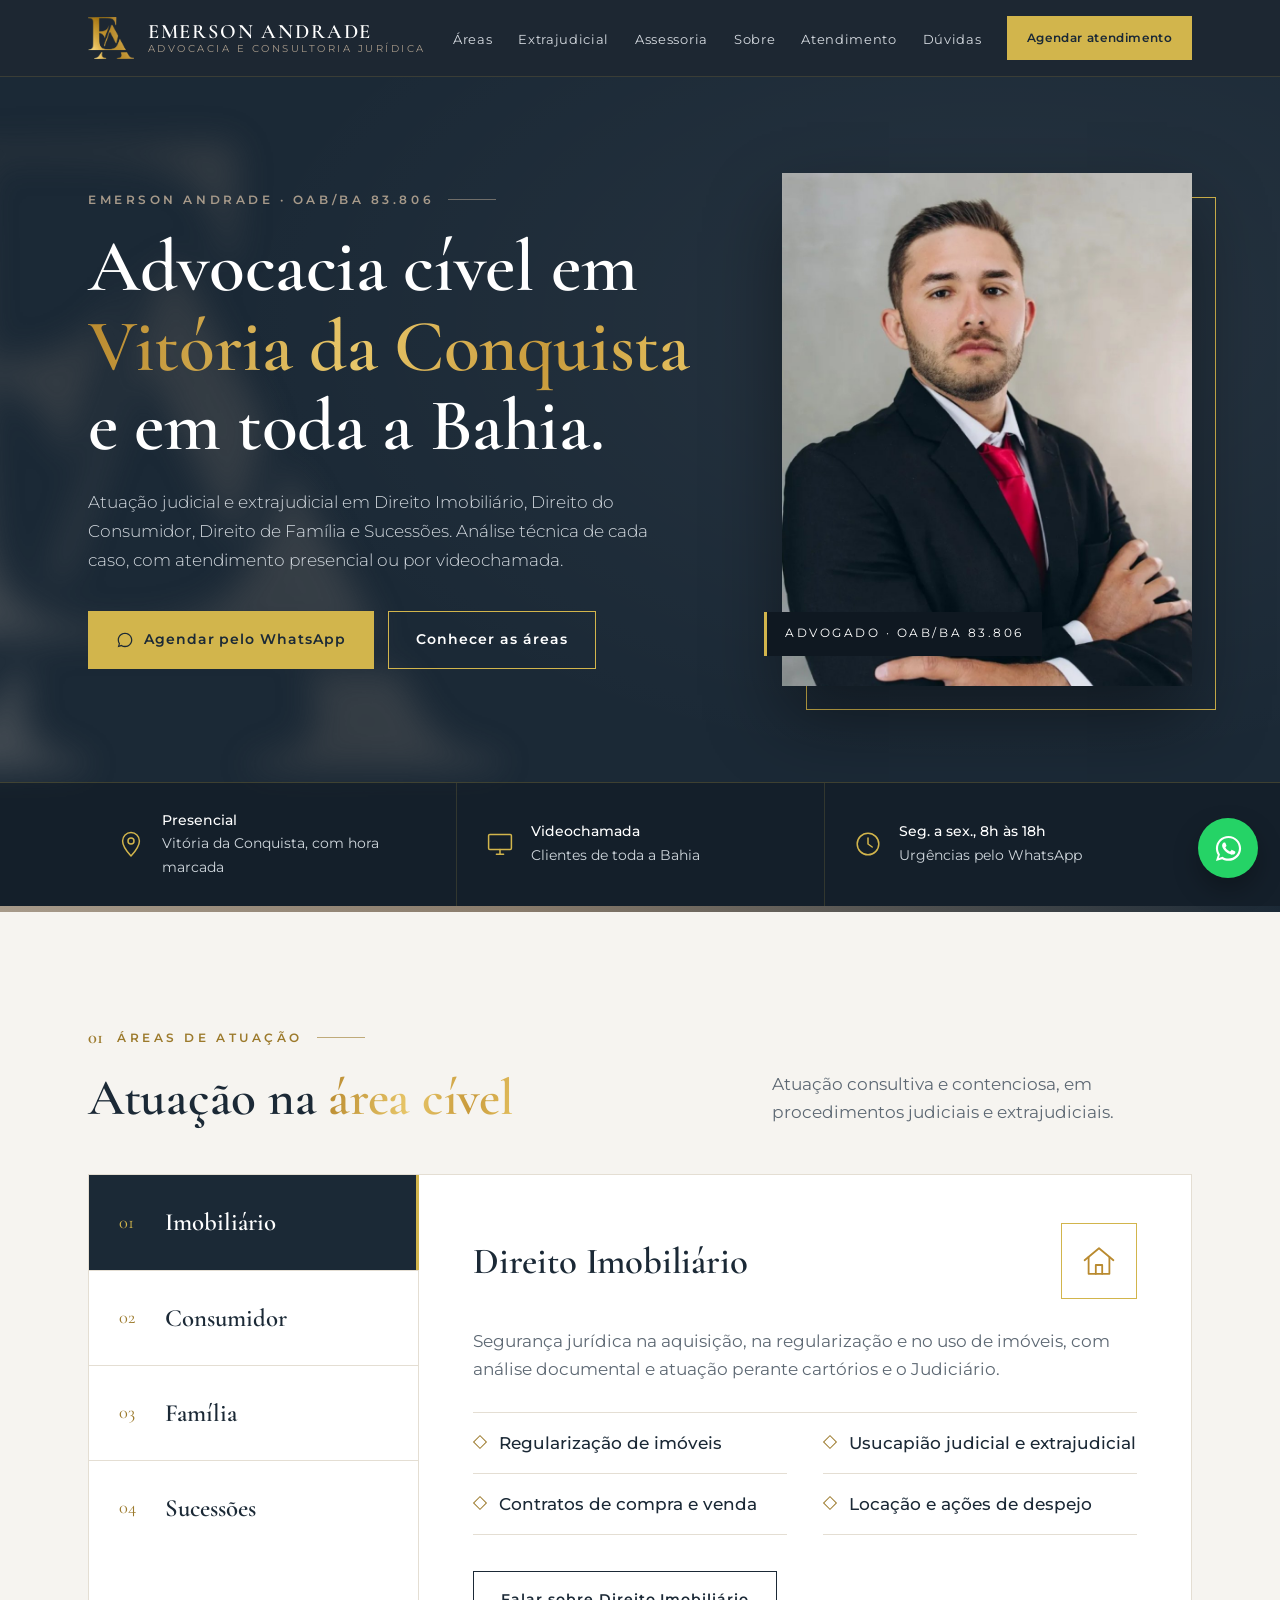
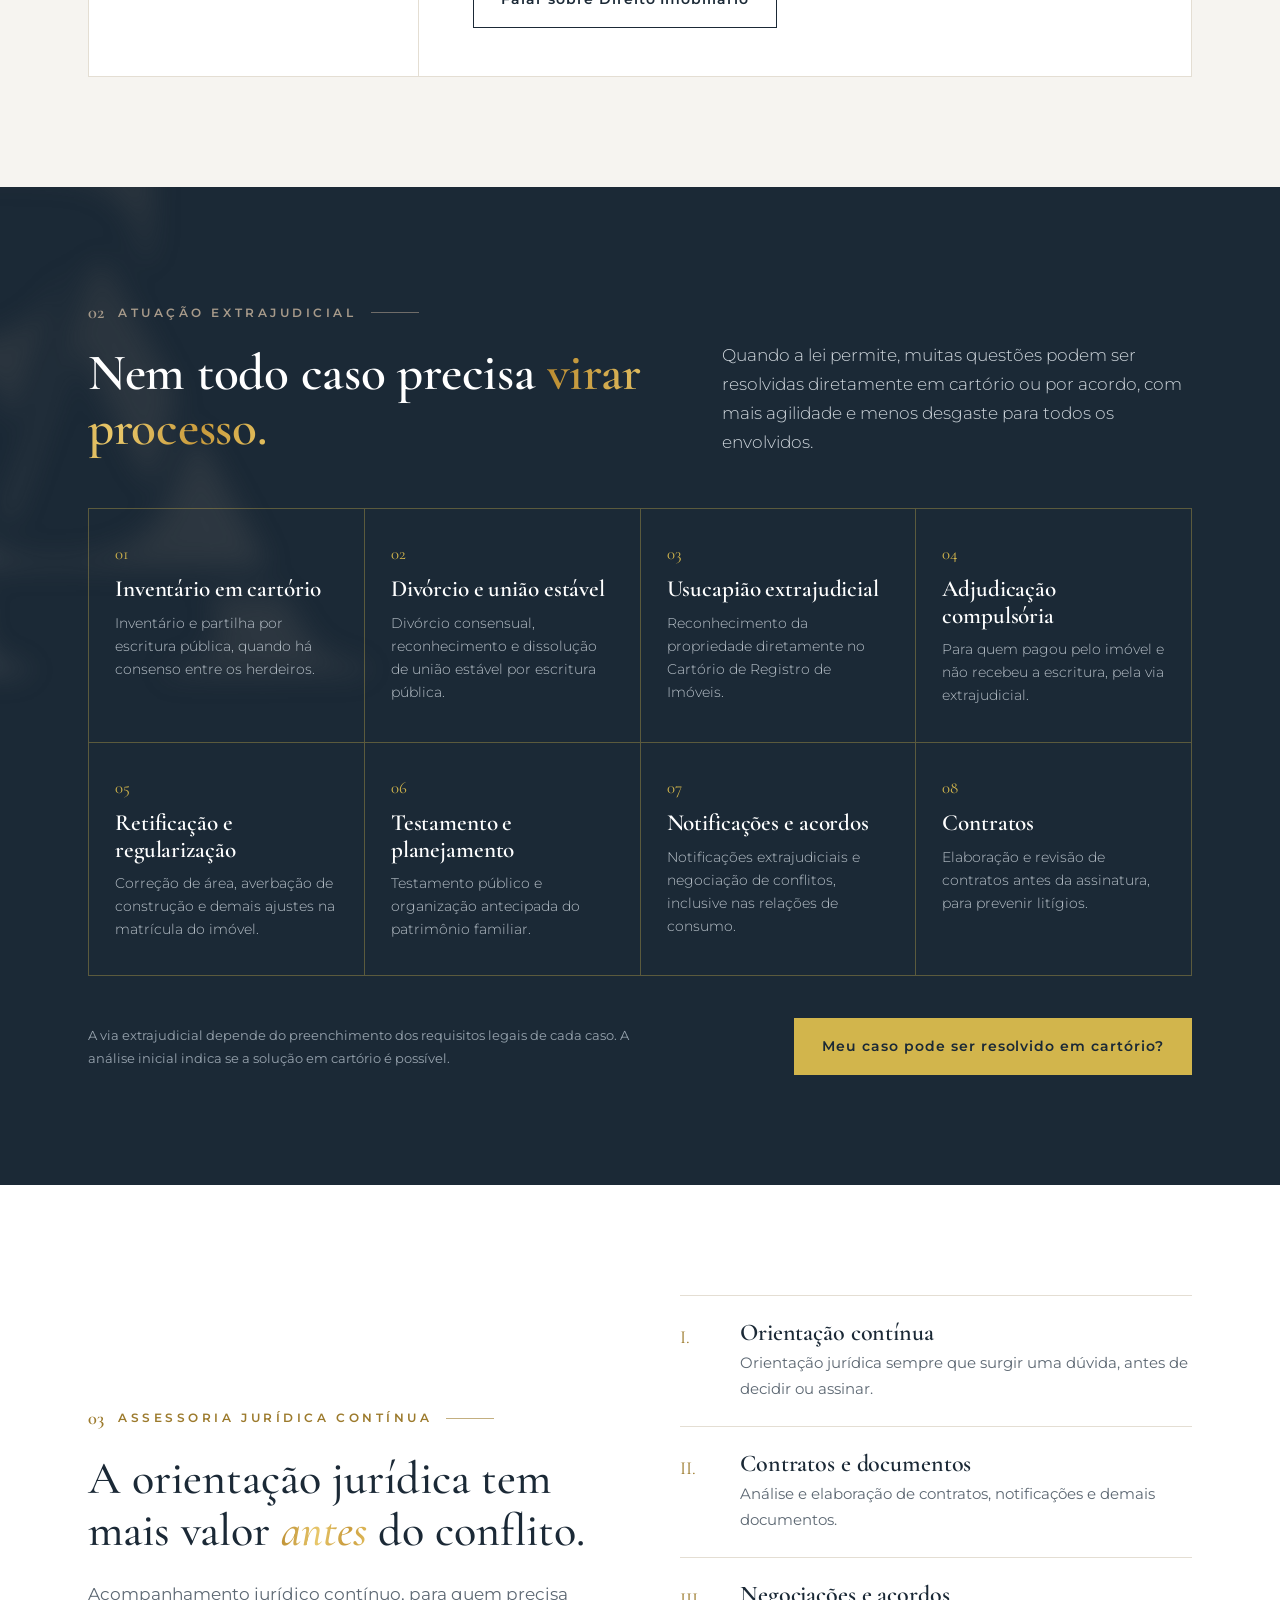
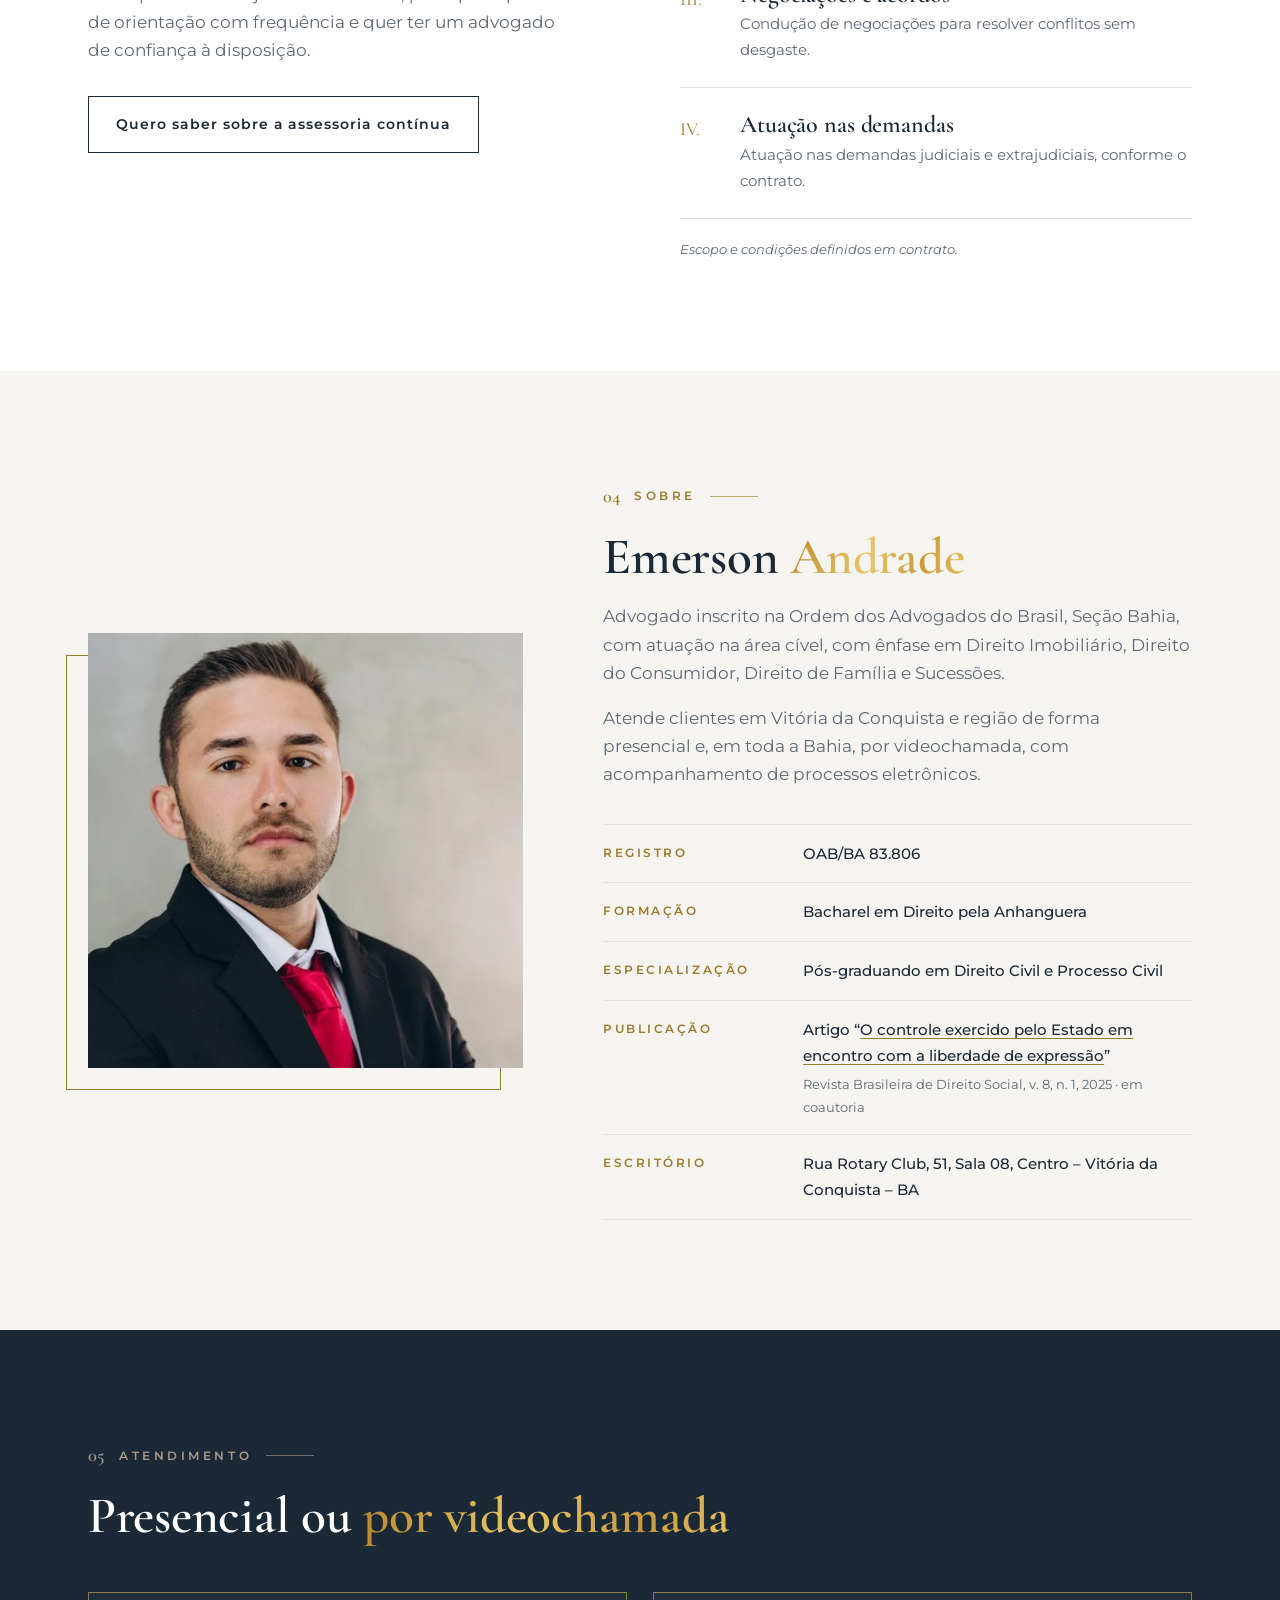
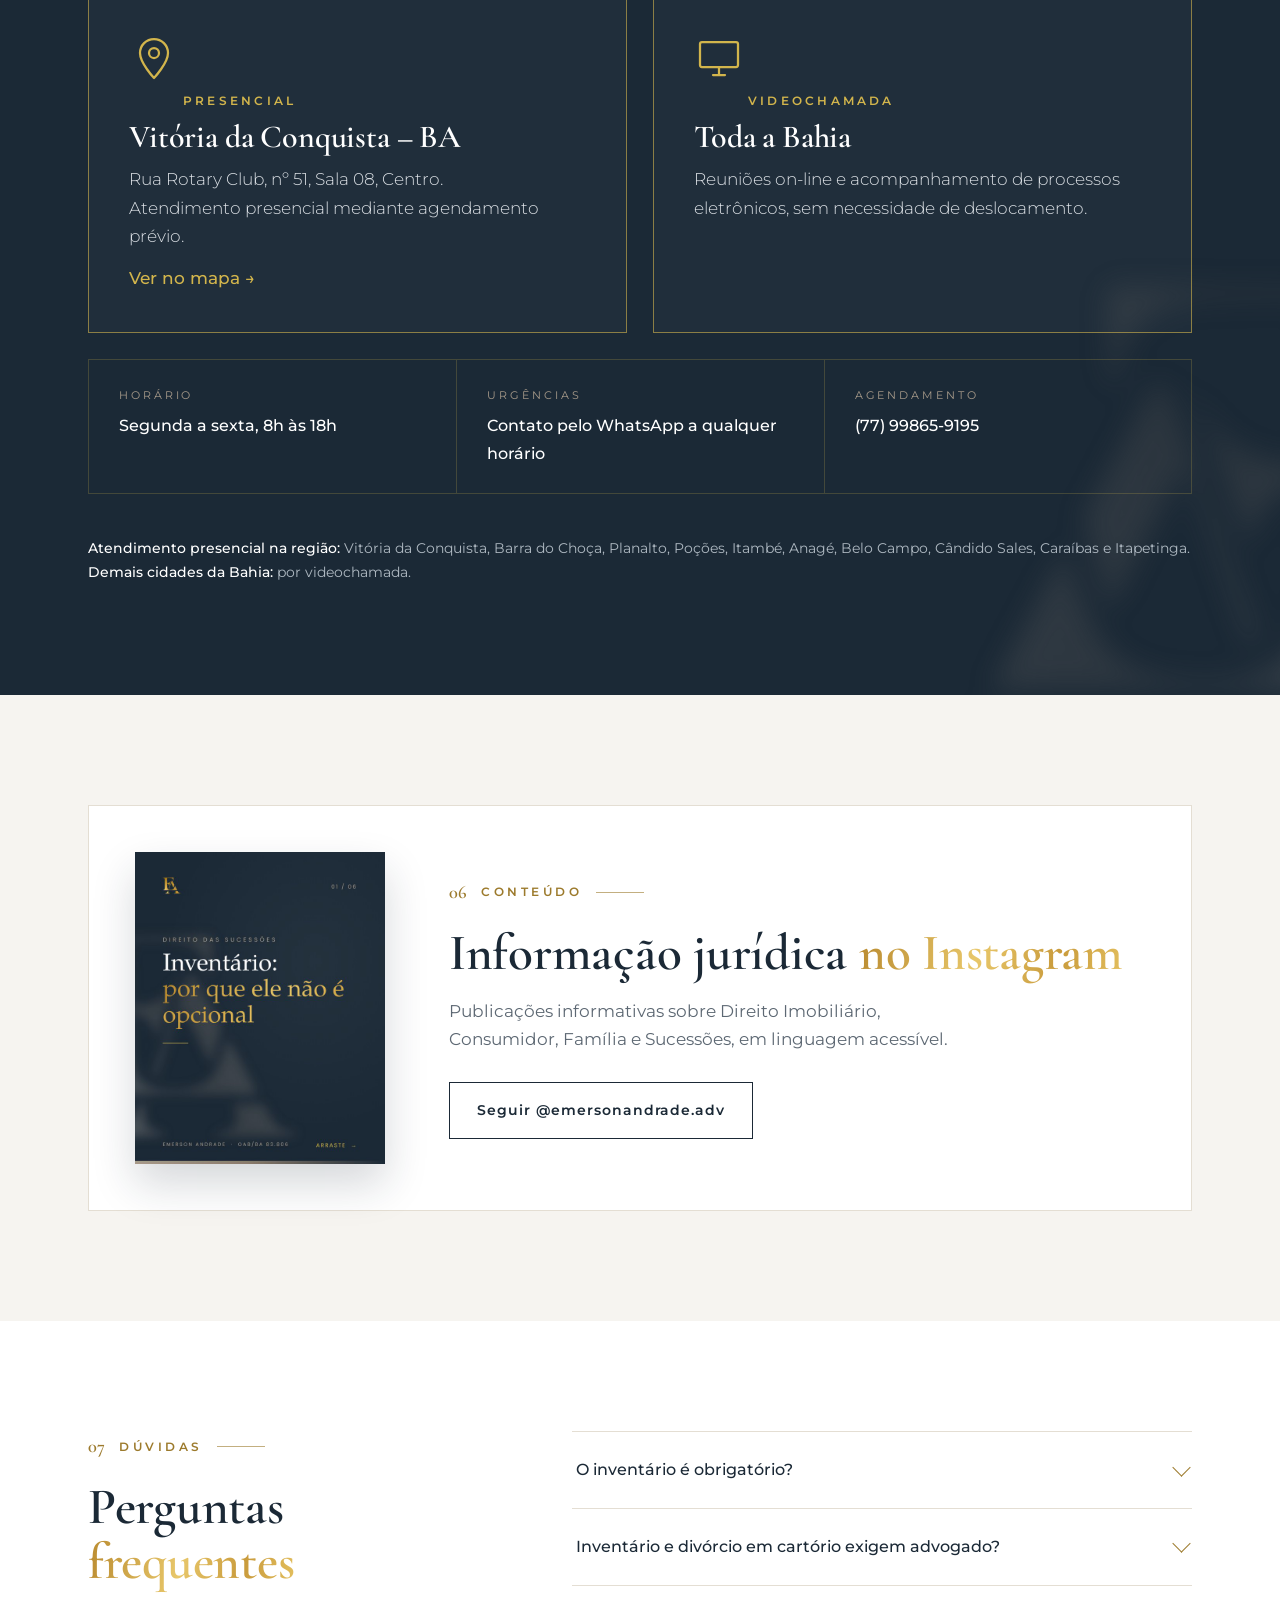
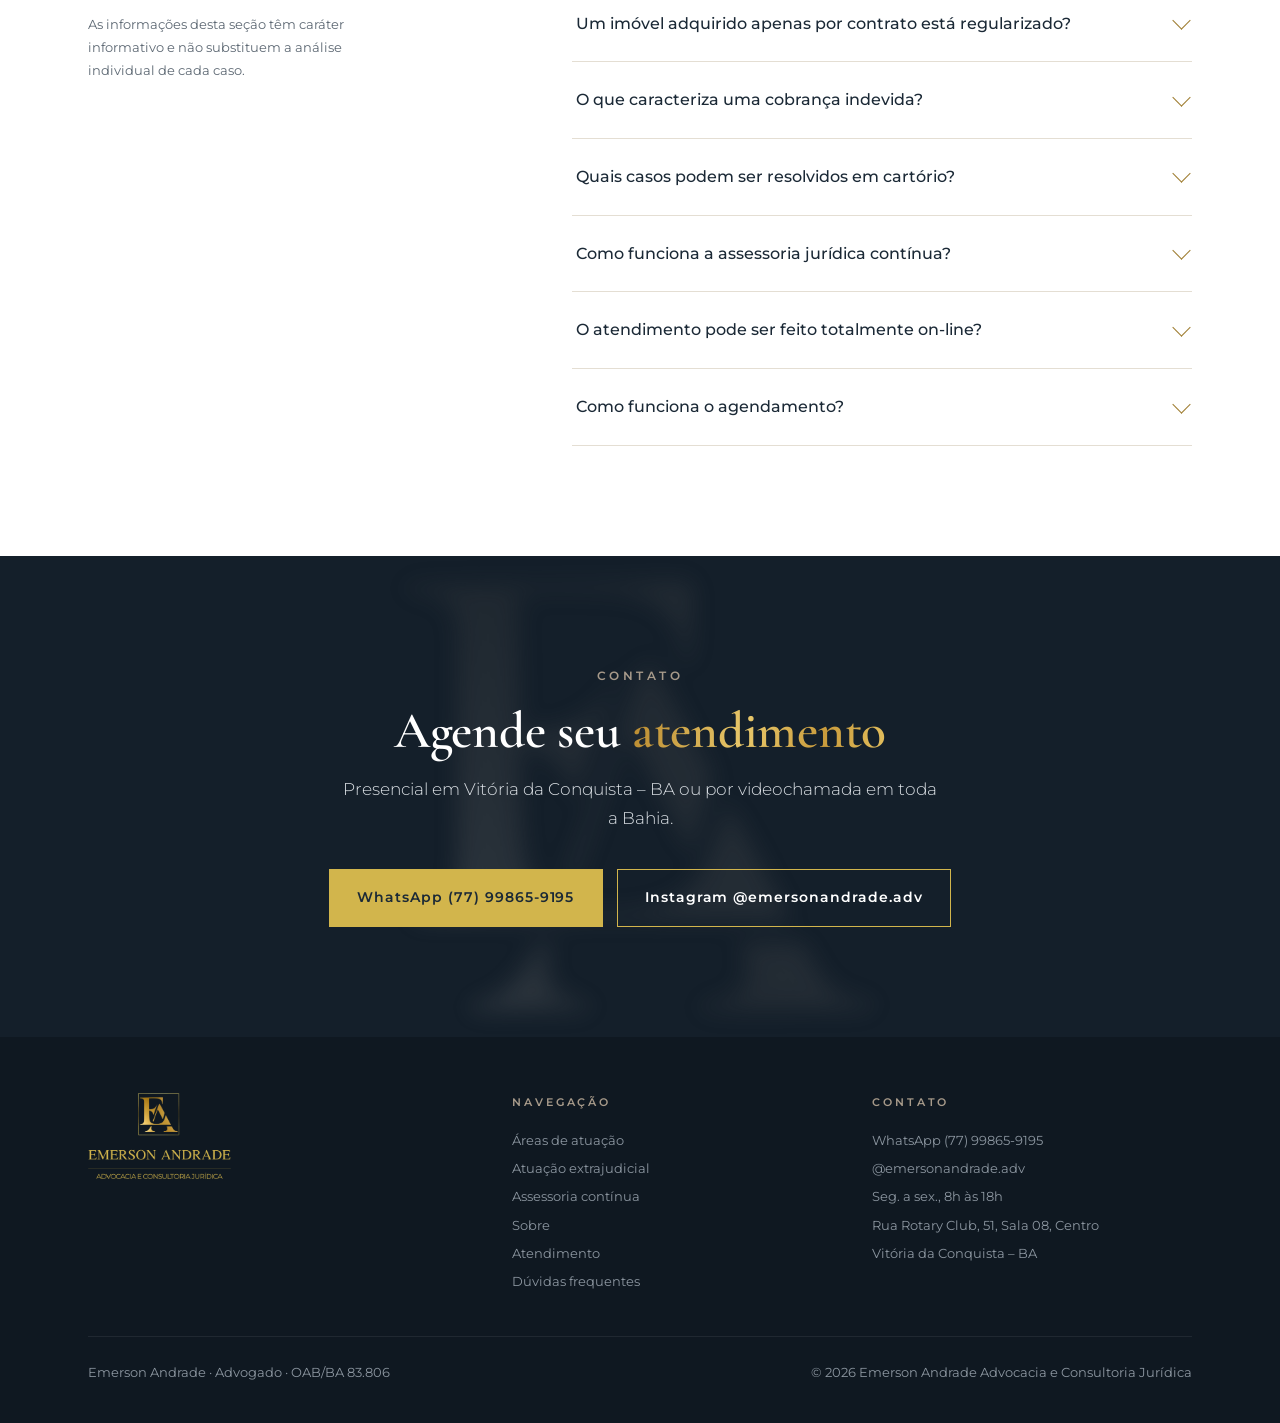
==== commit 5c77d852: "Add files via upload" ====
--- a/index.html
+++ b/index.html
@@ -3,8 +3,8 @@
 <head>
 <meta charset="utf-8">
 <meta name="viewport" content="width=device-width, initial-scale=1">
-<title>Emerson Andrade | Advogado em Vitória da Conquista – BA</title>
-<meta name="description" content="Advocacia cível em Vitória da Conquista – BA: Direito Imobiliário, Consumidor, Família e Sucessões. Atendimento presencial com hora marcada e por videochamada em toda a Bahia. OAB/BA 83.806.">
+<title>Emerson Andrade | Advogado em Vitória da Conquista – BA | OAB/BA 83.806</title>
+<meta name="description" content="Advocacia cível em Vitória da Conquista – BA, com atuação judicial e extrajudicial: Direito Imobiliário, Consumidor, Família e Sucessões. Inventário, divórcio e usucapião em cartório. Atendimento presencial com hora marcada e por videochamada em toda a Bahia. OAB/BA 83.806.">
 <link rel="canonical" href="https://emersonandrade.adv.br/">
 <meta name="robots" content="index, follow">
 <meta property="og:type" content="website">
@@ -35,9 +35,26 @@
     {"@type": "State", "name": "Bahia"}
   ],
   "openingHoursSpecification": [{"@type": "OpeningHoursSpecification", "dayOfWeek": ["Monday","Tuesday","Wednesday","Thursday","Friday"], "opens": "08:00", "closes": "18:00"}],
-  "knowsAbout": ["Direito Imobiliário", "Direito do Consumidor", "Direito de Família", "Direito das Sucessões", "Inventário", "Usucapião"],
-  "founder": {"@type": "Person", "name": "Emerson Andrade", "jobTitle": "Advogado", "identifier": "OAB/BA 83.806"},
-  "sameAs": ["https://www.instagram.com/emersonandrade.adv/"]
+  "knowsAbout": ["Direito Imobiliário", "Direito do Consumidor", "Direito de Família", "Direito das Sucessões", "Inventário extrajudicial", "Divórcio extrajudicial", "Usucapião extrajudicial", "Adjudicação compulsória extrajudicial", "Retificação de registro imobiliário", "Planejamento sucessório", "Contratos", "Assessoria jurídica contínua"],
+  "founder": {"@type": "Person", "@id": "https://emersonandrade.adv.br/#emerson", "name": "Emerson Andrade", "alternateName": "Emerson Santana de Andrade da Costa", "jobTitle": "Advogado", "identifier": "OAB/BA 83.806", "workLocation": {"@type": "Place", "name": "Vitória da Conquista - BA"}, "image": "https://emersonandrade.adv.br/img/emerson-retrato.jpg", "sameAs": ["https://www.instagram.com/emersonandrade.adv/"]},
+  "sameAs": ["https://www.instagram.com/emersonandrade.adv/", "https://maps.google.com/?cid=7492074179076062159"]
+}
+</script>
+<script type="application/ld+json">
+{
+  "@context": "https://schema.org",
+  "@type": "ScholarlyArticle",
+  "headline": "O controle exercido pelo Estado em encontro com a liberdade de expressão",
+  "url": "https://rbds.ieprev.com.br/rbds/article/view/297",
+  "datePublished": "2025-02-27",
+  "inLanguage": "pt-BR",
+  "author": [
+    {"@type": "Person", "name": "Celeste Dias Amorim"},
+    {"@type": "Person", "@id": "https://emersonandrade.adv.br/#emerson", "name": "Emerson Santana de Andrade da Costa"}
+  ],
+  "isPartOf": {"@type": "PublicationIssue", "issueNumber": "1", "isPartOf": {"@type": "PublicationVolume", "volumeNumber": "8", "isPartOf": {"@type": "Periodical", "name": "Revista Brasileira de Direito Social", "issn": "2595-7414"}}},
+  "pageStart": "5",
+  "pageEnd": "18"
 }
 </script>
 <style>
@@ -89,7 +106,8 @@
 .brand-txt{display:flex;flex-direction:column;line-height:1.1}
 .brand-txt strong{font-family:var(--serif);font-weight:600;font-size:1.28rem;letter-spacing:.09em}
 .brand-txt small{font-size:.6rem;letter-spacing:.26em;color:var(--sand);text-transform:uppercase}
-.menu{display:flex;gap:30px;list-style:none;align-items:center}
+.menu{display:flex;gap:26px;list-style:none;align-items:center}
+.menu a,.brand-txt strong,.brand-txt small{white-space:nowrap}
 .menu a{text-decoration:none;color:#D5DAE0;font-size:.84rem;letter-spacing:.05em;transition:color .2s}
 .menu a:hover{color:var(--gold)}
 .menu .btn{padding:.65rem 1.15rem;font-size:.78rem;color:var(--navy)}
@@ -162,6 +180,9 @@
 .creds li{display:grid;grid-template-columns:180px 1fr;gap:20px;padding:16px 0;border-bottom:1px solid var(--line);font-size:.95rem}
 .creds li span{font-size:.72rem;letter-spacing:.22em;text-transform:uppercase;color:var(--gold-deep);font-weight:600;padding-top:3px}
 .creds li b{font-weight:500;color:var(--navy)}
+.creds li b a{color:var(--navy);text-decoration:underline;text-decoration-color:var(--gold-deep);text-underline-offset:3px}
+.creds li b a:hover{color:var(--gold-deep)}
+.creds li b small{display:block;font-weight:400;font-size:.84rem;color:var(--muted);margin-top:4px}
 
 /* ---------- atendimento ---------- */
 .atend{overflow:hidden}
@@ -275,6 +296,39 @@
   .foot{grid-template-columns:1fr}
   .ctas .btn{width:100%}
 }
+
+/* ---------- extrajudicial ---------- */
+.extra{overflow:hidden}
+.extra::before{content:"";position:absolute;left:-220px;top:-60px;width:620px;height:600px;background:url(img/marca-dagua.png) no-repeat left top/contain;opacity:.28;pointer-events:none}
+.extra .wrap{position:relative}
+.extra-head{display:grid;grid-template-columns:1.1fr .9fr;gap:60px;align-items:end;margin-bottom:3.2rem}
+.extra-head .lead{color:#CFD6DC}
+.ex-grid{display:grid;grid-template-columns:repeat(4,1fr);border-top:1px solid rgba(210,181,76,.35);border-left:1px solid rgba(210,181,76,.35)}
+.ex{padding:30px 26px 34px;border-right:1px solid rgba(210,181,76,.35);border-bottom:1px solid rgba(210,181,76,.35);transition:background .25s}
+.ex:hover{background:rgba(255,255,255,.035)}
+.ex span{font-family:var(--serif);font-size:1.05rem;color:var(--gold)}
+.ex h3{font-size:1.45rem;color:var(--white);margin:.5rem 0 .55rem;line-height:1.15}
+.ex p{font-size:.9rem;font-weight:300;color:#B9C2CA;line-height:1.6}
+.extra-foot{display:flex;justify-content:space-between;align-items:center;gap:30px;flex-wrap:wrap;margin-top:2.6rem}
+.extra-foot p{font-size:.84rem;color:#97A3AE;max-width:560px}
+@media (max-width:1020px){.extra-head{grid-template-columns:1fr;gap:20px}.ex-grid{grid-template-columns:1fr 1fr}}
+@media (max-width:760px){.ex-grid{grid-template-columns:1fr}.ex{padding:24px 22px}}
+
+/* ---------- assessoria ---------- */
+.as-grid{display:grid;grid-template-columns:1fr 1fr;gap:80px;align-items:center}
+.as-lead{color:var(--muted);margin:1.4rem 0 2rem;max-width:480px}
+.as-list{list-style:none;border-top:1px solid var(--line)}
+.as-list li{display:flex;gap:26px;padding:24px 0;border-bottom:1px solid var(--line)}
+.as-list span{flex:none;width:34px;font-family:var(--serif);font-size:1.15rem;color:var(--gold-deep);padding-top:2px}
+.as-list h3{font-size:1.5rem;color:var(--navy);margin-bottom:.25rem}
+.as-list p{color:var(--muted);font-size:.95rem}
+.as-note{font-size:.84rem;color:var(--muted);margin-top:1.2rem;font-style:italic}
+@media (max-width:1020px){.as-grid{grid-template-columns:1fr;gap:44px}}
+@media (max-width:1120px){
+  .menu{display:none;position:absolute;top:76px;left:0;right:0;background:var(--navy-deep);flex-direction:column;align-items:flex-start;padding:22px 20px 28px;gap:18px;border-bottom:1px solid rgba(210,181,76,.2)}
+  .menu.open{display:flex}
+  .burger{display:block}
+}
 </style>
 </head>
 <body>
@@ -288,7 +342,9 @@
     </a>
     <button class="burger" aria-label="Abrir menu" aria-expanded="false" aria-controls="menu">☰</button>
     <ul class="menu" id="menu">
-      <li><a href="#areas">Áreas de atuação</a></li>
+      <li><a href="#areas">Áreas</a></li>
+      <li><a href="#extrajudicial">Extrajudicial</a></li>
+      <li><a href="#assessoria">Assessoria</a></li>
       <li><a href="#sobre">Sobre</a></li>
       <li><a href="#atendimento">Atendimento</a></li>
       <li><a href="#duvidas">Dúvidas</a></li>
@@ -305,7 +361,7 @@
     <div class="reveal">
       <div class="eyebrow">Emerson Andrade · OAB/BA 83.806</div>
       <h1>Advocacia cível em <span class="gold-text">Vitória da Conquista</span> e em toda a Bahia.</h1>
-      <p class="lead">Direito Imobiliário, Direito do Consumidor, Direito de Família e Sucessões. Análise técnica de cada caso, com atendimento presencial ou por videochamada.</p>
+      <p class="lead">Atuação judicial e extrajudicial em Direito Imobiliário, Direito do Consumidor, Direito de Família e Sucessões. Análise técnica de cada caso, com atendimento presencial ou por videochamada.</p>
       <div class="ctas">
         <a class="btn btn-gold" data-wa="Olá! Gostaria de agendar um atendimento." href="https://wa.me/5577998659195" target="_blank" rel="noopener">
           <svg viewBox="0 0 32 32" aria-hidden="true"><path d="M16 3C8.8 3 3 8.7 3 15.8c0 2.5.7 4.9 2 7L3 29l6.4-2c2 1.1 4.3 1.7 6.6 1.7 7.2 0 13-5.7 13-12.8S23.2 3 16 3zm0 23.4c-2.1 0-4.1-.6-5.8-1.6l-.4-.2-3.8 1.2 1.2-3.7-.3-.4c-1.1-1.8-1.7-3.8-1.7-5.9C5.2 9.9 10 5.2 16 5.2s10.8 4.7 10.8 10.6S22 26.4 16 26.4z"/></svg>
@@ -382,15 +438,50 @@
   </div>
 </section>
 
-<!-- ATUAÇÃO PREVENTIVA -->
-<section class="prev">
+<!-- EXTRAJUDICIAL -->
+<section class="extra on-dark" id="extrajudicial">
   <div class="wrap">
-    <div class="eyebrow reveal"><b>02</b> Atuação</div>
-    <p class="quote reveal">A orientação jurídica tem mais valor <em class="gold-text">antes</em> do conflito do que depois dele.</p>
-    <div class="pillars">
-      <div class="pillar reveal"><span>I.</span><h3>Prevenção</h3><p>Análise de contratos e documentos antes da assinatura, para reduzir riscos e evitar litígios futuros.</p></div>
-      <div class="pillar reveal"><span>II.</span><h3>Fundamentação</h3><p>Orientações baseadas na legislação vigente e no entendimento atual dos tribunais.</p></div>
-      <div class="pillar reveal"><span>III.</span><h3>Transparência</h3><p>Etapas, riscos e alternativas de cada caso apresentados de forma objetiva e acessível.</p></div>
+    <div class="extra-head reveal">
+      <div>
+        <div class="eyebrow"><b>02</b> Atuação extrajudicial</div>
+        <h2>Nem todo caso precisa <span class="gold-text">virar processo.</span></h2>
+      </div>
+      <p class="lead">Quando a lei permite, muitas questões podem ser resolvidas diretamente em cartório ou por acordo, com mais agilidade e menos desgaste para todos os envolvidos.</p>
+    </div>
+    <div class="ex-grid reveal">
+      <div class="ex"><span>01</span><h3>Inventário em cartório</h3><p>Inventário e partilha por escritura pública, quando há consenso entre os herdeiros.</p></div>
+      <div class="ex"><span>02</span><h3>Divórcio e união estável</h3><p>Divórcio consensual, reconhecimento e dissolução de união estável por escritura pública.</p></div>
+      <div class="ex"><span>03</span><h3>Usucapião extrajudicial</h3><p>Reconhecimento da propriedade diretamente no Cartório de Registro de Imóveis.</p></div>
+      <div class="ex"><span>04</span><h3>Adjudicação compulsória</h3><p>Para quem pagou pelo imóvel e não recebeu a escritura, pela via extrajudicial.</p></div>
+      <div class="ex"><span>05</span><h3>Retificação e regularização</h3><p>Correção de área, averbação de construção e demais ajustes na matrícula do imóvel.</p></div>
+      <div class="ex"><span>06</span><h3>Testamento e planejamento</h3><p>Testamento público e organização antecipada do patrimônio familiar.</p></div>
+      <div class="ex"><span>07</span><h3>Notificações e acordos</h3><p>Notificações extrajudiciais e negociação de conflitos, inclusive nas relações de consumo.</p></div>
+      <div class="ex"><span>08</span><h3>Contratos</h3><p>Elaboração e revisão de contratos antes da assinatura, para prevenir litígios.</p></div>
+    </div>
+    <div class="extra-foot reveal">
+      <p>A via extrajudicial depende do preenchimento dos requisitos legais de cada caso. A análise inicial indica se a solução em cartório é possível.</p>
+      <a class="btn btn-gold" data-wa="Olá! Gostaria de saber se o meu caso pode ser resolvido em cartório." href="https://wa.me/5577998659195" target="_blank" rel="noopener">Meu caso pode ser resolvido em cartório?</a>
+    </div>
+  </div>
+</section>
+
+<!-- ASSESSORIA CONTÍNUA -->
+<section class="prev" id="assessoria">
+  <div class="wrap as-grid">
+    <div class="reveal">
+      <div class="eyebrow"><b>03</b> Assessoria jurídica contínua</div>
+      <p class="quote" style="font-size:clamp(2rem,3.6vw,2.9rem)">A orientação jurídica tem mais valor <em class="gold-text">antes</em> do conflito.</p>
+      <p class="as-lead">Acompanhamento jurídico contínuo, para quem precisa de orientação com frequência e quer ter um advogado de confiança à disposição.</p>
+      <a class="btn btn-dark" data-wa="Olá! Gostaria de saber mais sobre a assessoria jurídica contínua." href="https://wa.me/5577998659195" target="_blank" rel="noopener">Quero saber sobre a assessoria contínua</a>
+    </div>
+    <div class="reveal">
+      <ul class="as-list">
+        <li><span>I.</span><div><h3>Orientação contínua</h3><p>Orientação jurídica sempre que surgir uma dúvida, antes de decidir ou assinar.</p></div></li>
+        <li><span>II.</span><div><h3>Contratos e documentos</h3><p>Análise e elaboração de contratos, notificações e demais documentos.</p></div></li>
+        <li><span>III.</span><div><h3>Negociações e acordos</h3><p>Condução de negociações para resolver conflitos sem desgaste.</p></div></li>
+        <li><span>IV.</span><div><h3>Atuação nas demandas</h3><p>Atuação nas demandas judiciais e extrajudiciais, conforme o contrato.</p></div></li>
+      </ul>
+      <p class="as-note">Escopo e condições definidos em contrato.</p>
     </div>
   </div>
 </section>
@@ -400,7 +491,7 @@
   <div class="wrap sobre-grid">
     <div class="frame reveal"><img src="img/emerson-retrato.jpg" alt="Retrato de Emerson Andrade" width="760" height="760" loading="lazy"></div>
     <div class="reveal">
-      <div class="eyebrow"><b>03</b> Sobre</div>
+      <div class="eyebrow"><b>04</b> Sobre</div>
       <h2>Emerson <span class="gold-text">Andrade</span></h2>
       <p>Advogado inscrito na Ordem dos Advogados do Brasil, Seção Bahia, com atuação na área cível, com ênfase em Direito Imobiliário, Direito do Consumidor, Direito de Família e Sucessões.</p>
       <p>Atende clientes em Vitória da Conquista e região de forma presencial e, em toda a Bahia, por videochamada, com acompanhamento de processos eletrônicos.</p>
@@ -408,6 +499,7 @@
         <li><span>Registro</span><b>OAB/BA 83.806</b></li>
         <li><span>Formação</span><b>Bacharel em Direito pela Anhanguera</b></li>
         <li><span>Especialização</span><b>Pós-graduando em Direito Civil e Processo Civil</b></li>
+        <li><span>Publicação</span><b>Artigo “<a href="https://rbds.ieprev.com.br/rbds/article/view/297" target="_blank" rel="noopener">O controle exercido pelo Estado em encontro com a liberdade de expressão</a>”<small>Revista Brasileira de Direito Social, v. 8, n. 1, 2025 · em coautoria</small></b></li>
         <li><span>Escritório</span><b>Rua Rotary Club, 51, Sala 08, Centro – Vitória da Conquista – BA</b></li>
       </ul>
     </div>
@@ -417,7 +509,7 @@
 <!-- ATENDIMENTO -->
 <section class="atend on-dark" id="atendimento">
   <div class="wrap">
-    <div class="eyebrow reveal"><b>04</b> Atendimento</div>
+    <div class="eyebrow reveal"><b>05</b> Atendimento</div>
     <h2 class="reveal">Presencial ou <span class="gold-text">por videochamada</span></h2>
     <div class="modes">
       <div class="mode reveal">
@@ -449,7 +541,7 @@
     <div class="content-grid reveal">
       <a href="https://www.instagram.com/emersonandrade.adv/" target="_blank" rel="noopener"><img src="img/conteudo-inventario.jpg" alt="Publicação: Inventário — por que ele não é opcional" width="640" height="800" loading="lazy"></a>
       <div>
-        <div class="eyebrow"><b>05</b> Conteúdo</div>
+        <div class="eyebrow"><b>06</b> Conteúdo</div>
         <h2>Informação jurídica <span class="gold-text">no Instagram</span></h2>
         <p>Publicações informativas sobre Direito Imobiliário, Consumidor, Família e Sucessões, em linguagem acessível.</p>
         <a class="btn btn-dark" href="https://www.instagram.com/emersonandrade.adv/" target="_blank" rel="noopener">Seguir @emersonandrade.adv</a>
@@ -462,7 +554,7 @@
 <section class="faq" id="duvidas">
   <div class="wrap faq-grid">
     <div class="reveal">
-      <div class="eyebrow"><b>06</b> Dúvidas</div>
+      <div class="eyebrow"><b>07</b> Dúvidas</div>
       <h2>Perguntas <span class="gold-text">frequentes</span></h2>
       <p class="note">As informações desta seção têm caráter informativo e não substituem a análise individual de cada caso.</p>
     </div>
@@ -471,6 +563,8 @@
       <details><summary>Inventário e divórcio em cartório exigem advogado?</summary><p>Sim. A lei exige a participação de advogado tanto no inventário quanto no divórcio realizados em cartório (arts. 610, §2º, e 733, §2º, do Código de Processo Civil), assim como nos procedimentos judiciais.</p></details>
       <details><summary>Um imóvel adquirido apenas por contrato está regularizado?</summary><p>Não necessariamente. A propriedade imobiliária se transfere com o registro no Cartório de Registro de Imóveis. A situação de cada imóvel depende da análise de sua documentação.</p></details>
       <details><summary>O que caracteriza uma cobrança indevida?</summary><p>É a cobrança de valor não contratado, já quitado ou em desacordo com o contrato. A existência de irregularidade depende da análise dos documentos de cada caso.</p></details>
+      <details><summary>Quais casos podem ser resolvidos em cartório?</summary><p>Entre outros, inventário e partilha, divórcio e união estável consensuais, usucapião, adjudicação compulsória e retificações de registro imobiliário podem tramitar em cartório, desde que preenchidos os requisitos legais. A análise do caso indica se a via extrajudicial é possível.</p></details>
+      <details><summary>Como funciona a assessoria jurídica contínua?</summary><p>É um acompanhamento jurídico permanente, mediante contrato, que inclui orientação, análise de documentos e atuação nas demandas do cliente, nos termos definidos em contrato.</p></details>
       <details><summary>O atendimento pode ser feito totalmente on-line?</summary><p>Sim. As reuniões podem ser realizadas por videochamada e a maior parte dos processos tramita de forma eletrônica, o que permite o atendimento de clientes em toda a Bahia.</p></details>
       <details><summary>Como funciona o agendamento?</summary><p>O agendamento é feito pelo WhatsApp (77) 99865-9195, de segunda a sexta-feira, das 8h às 18h, para atendimento presencial ou por videochamada. Situações urgentes podem ser comunicadas pelo mesmo canal a qualquer horário.</p></details>
     </div>
@@ -498,7 +592,7 @@
       <div><img src="img/logo.png" alt="Emerson Andrade Advocacia e Consultoria Jurídica" width="808" height="486" loading="lazy"></div>
       <div>
         <h4>Navegação</h4>
-        <ul><li><a href="#areas">Áreas de atuação</a></li><li><a href="#sobre">Sobre</a></li><li><a href="#atendimento">Atendimento</a></li><li><a href="#duvidas">Dúvidas frequentes</a></li></ul>
+        <ul><li><a href="#areas">Áreas de atuação</a></li><li><a href="#extrajudicial">Atuação extrajudicial</a></li><li><a href="#assessoria">Assessoria contínua</a></li><li><a href="#sobre">Sobre</a></li><li><a href="#atendimento">Atendimento</a></li><li><a href="#duvidas">Dúvidas frequentes</a></li></ul>
       </div>
       <div>
         <h4>Contato</h4>
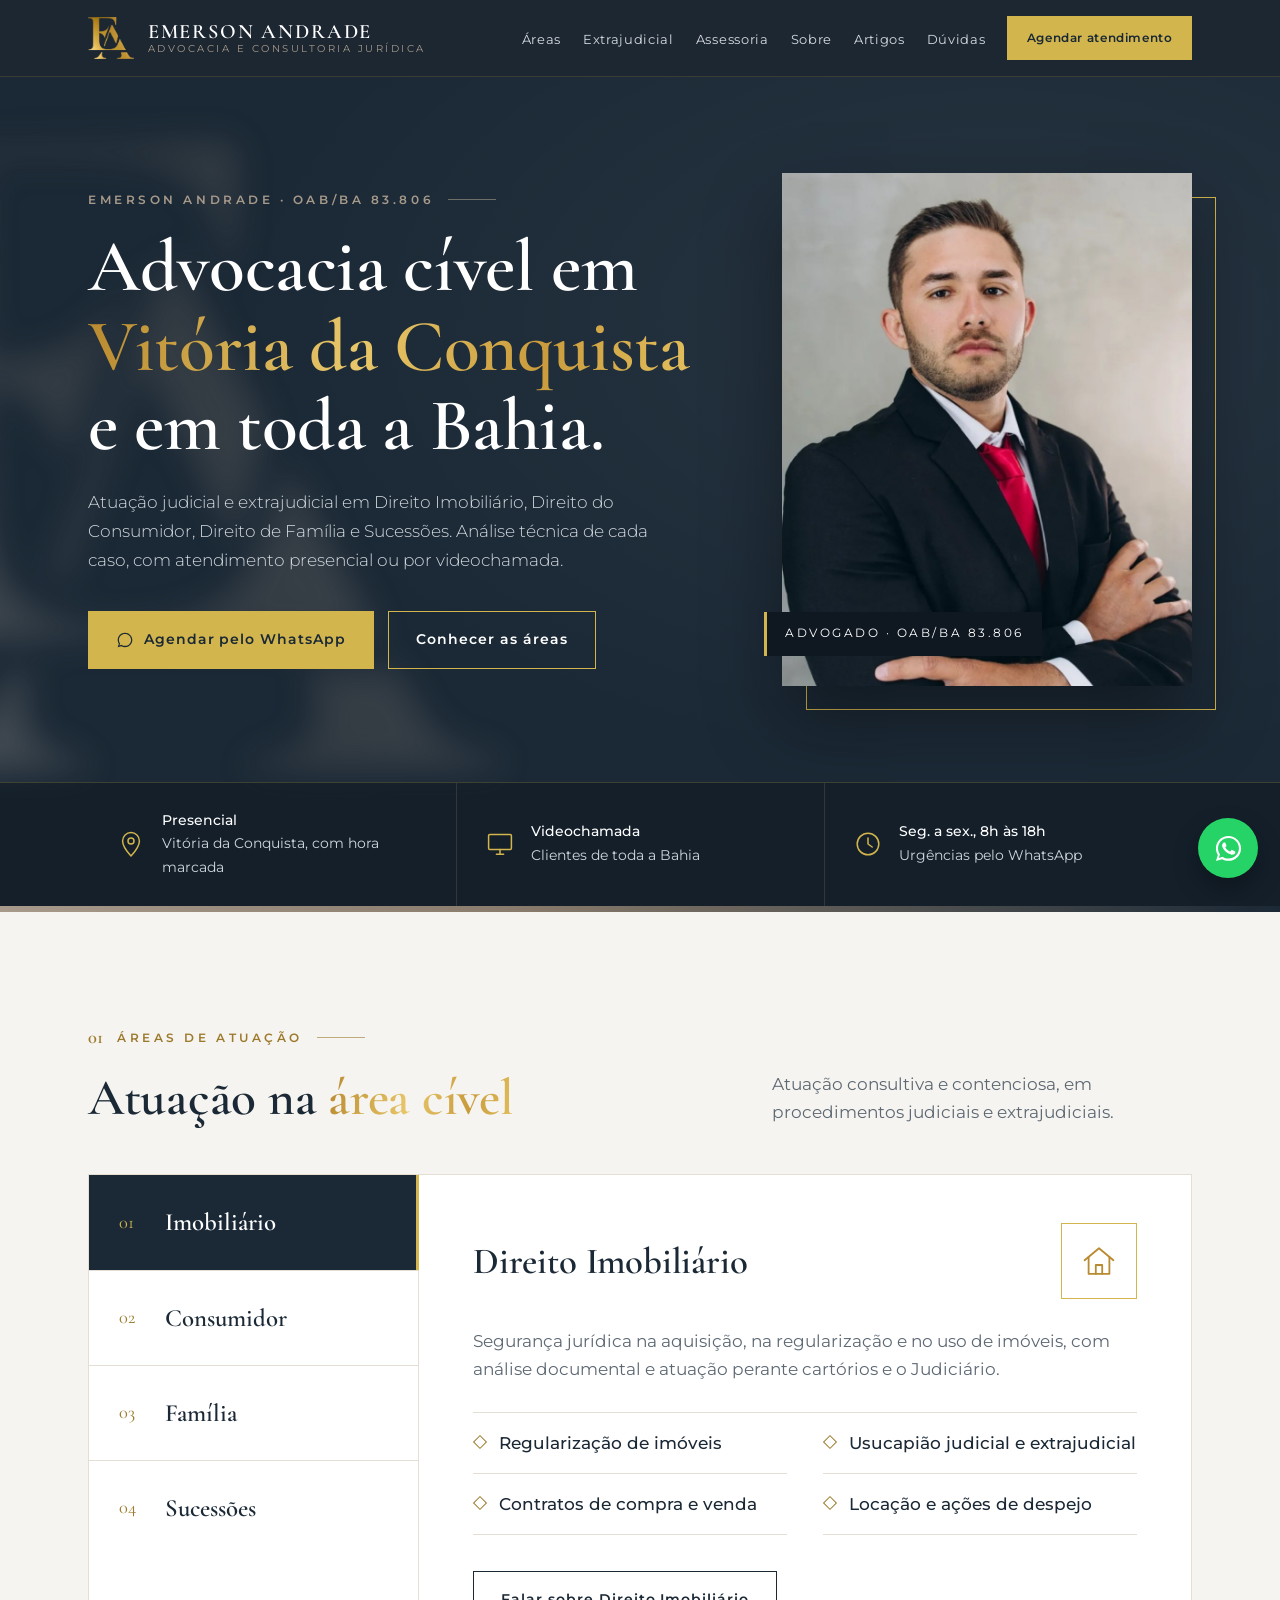
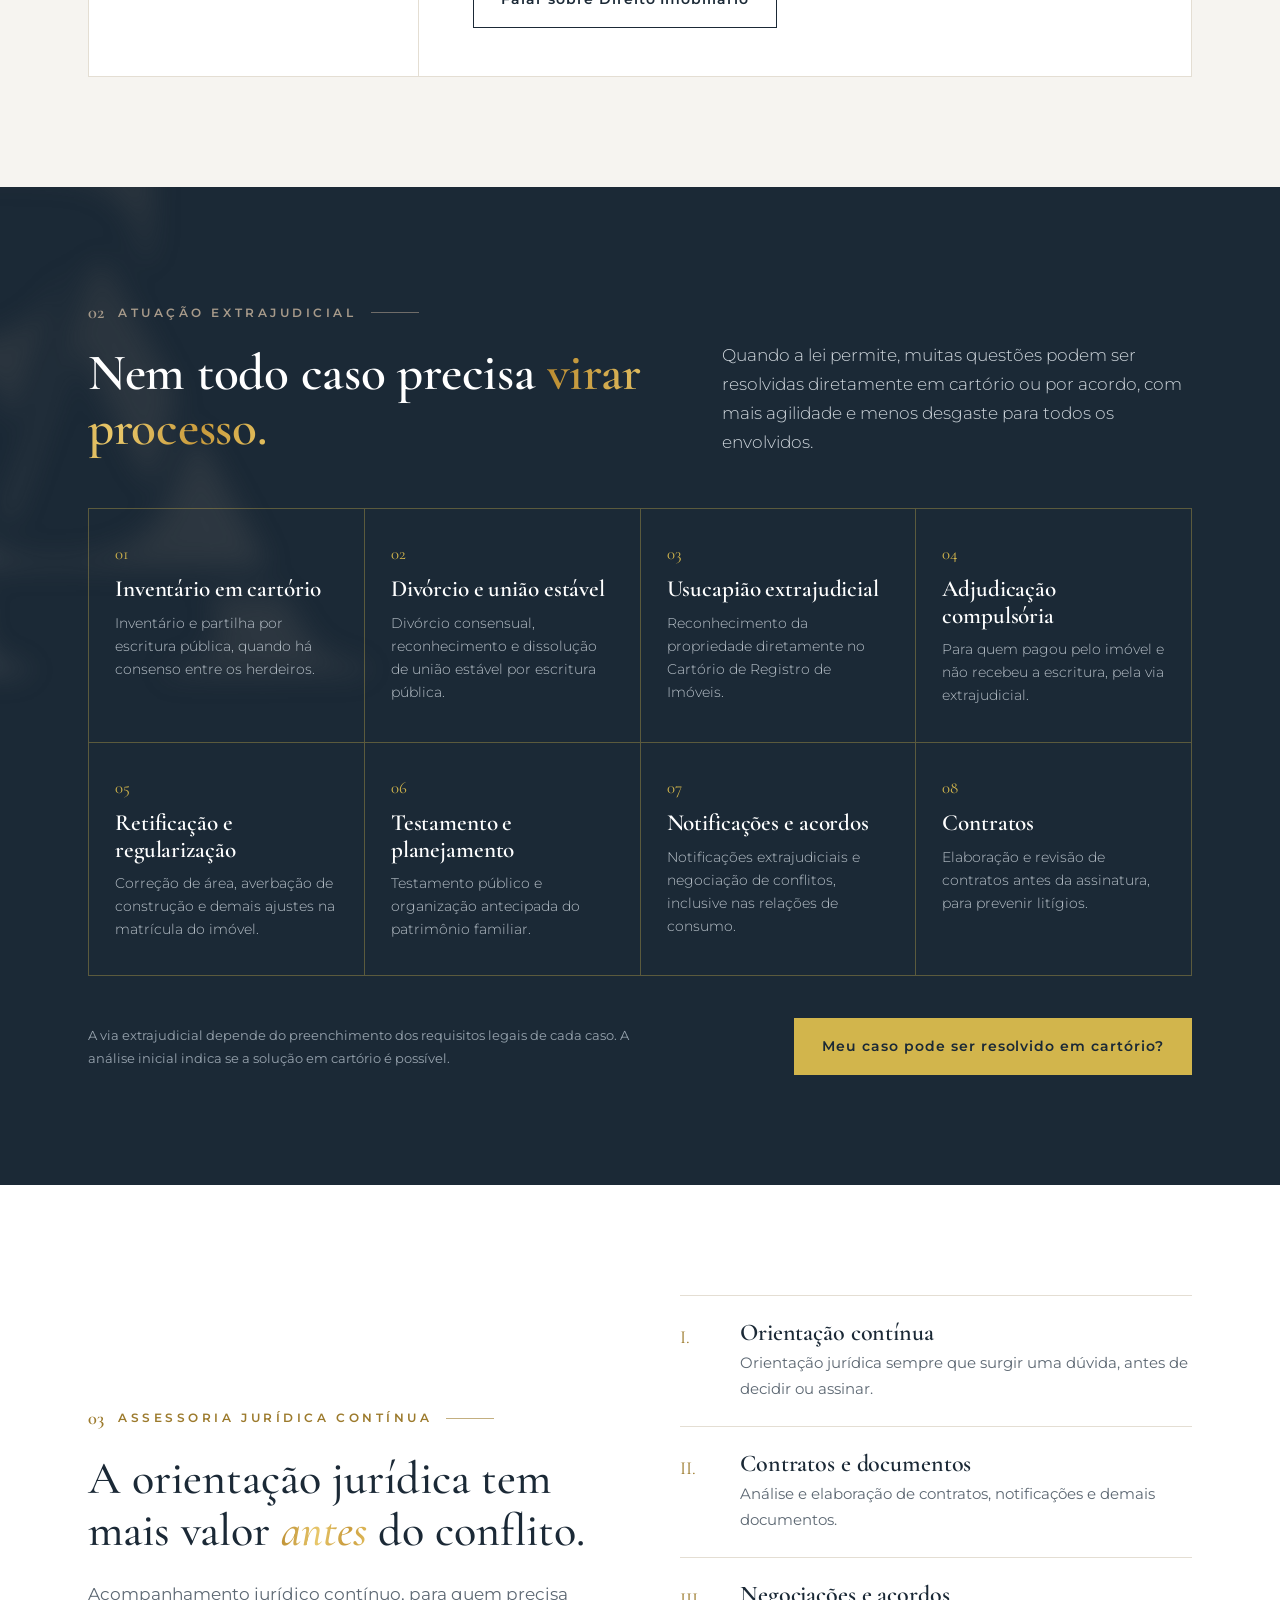
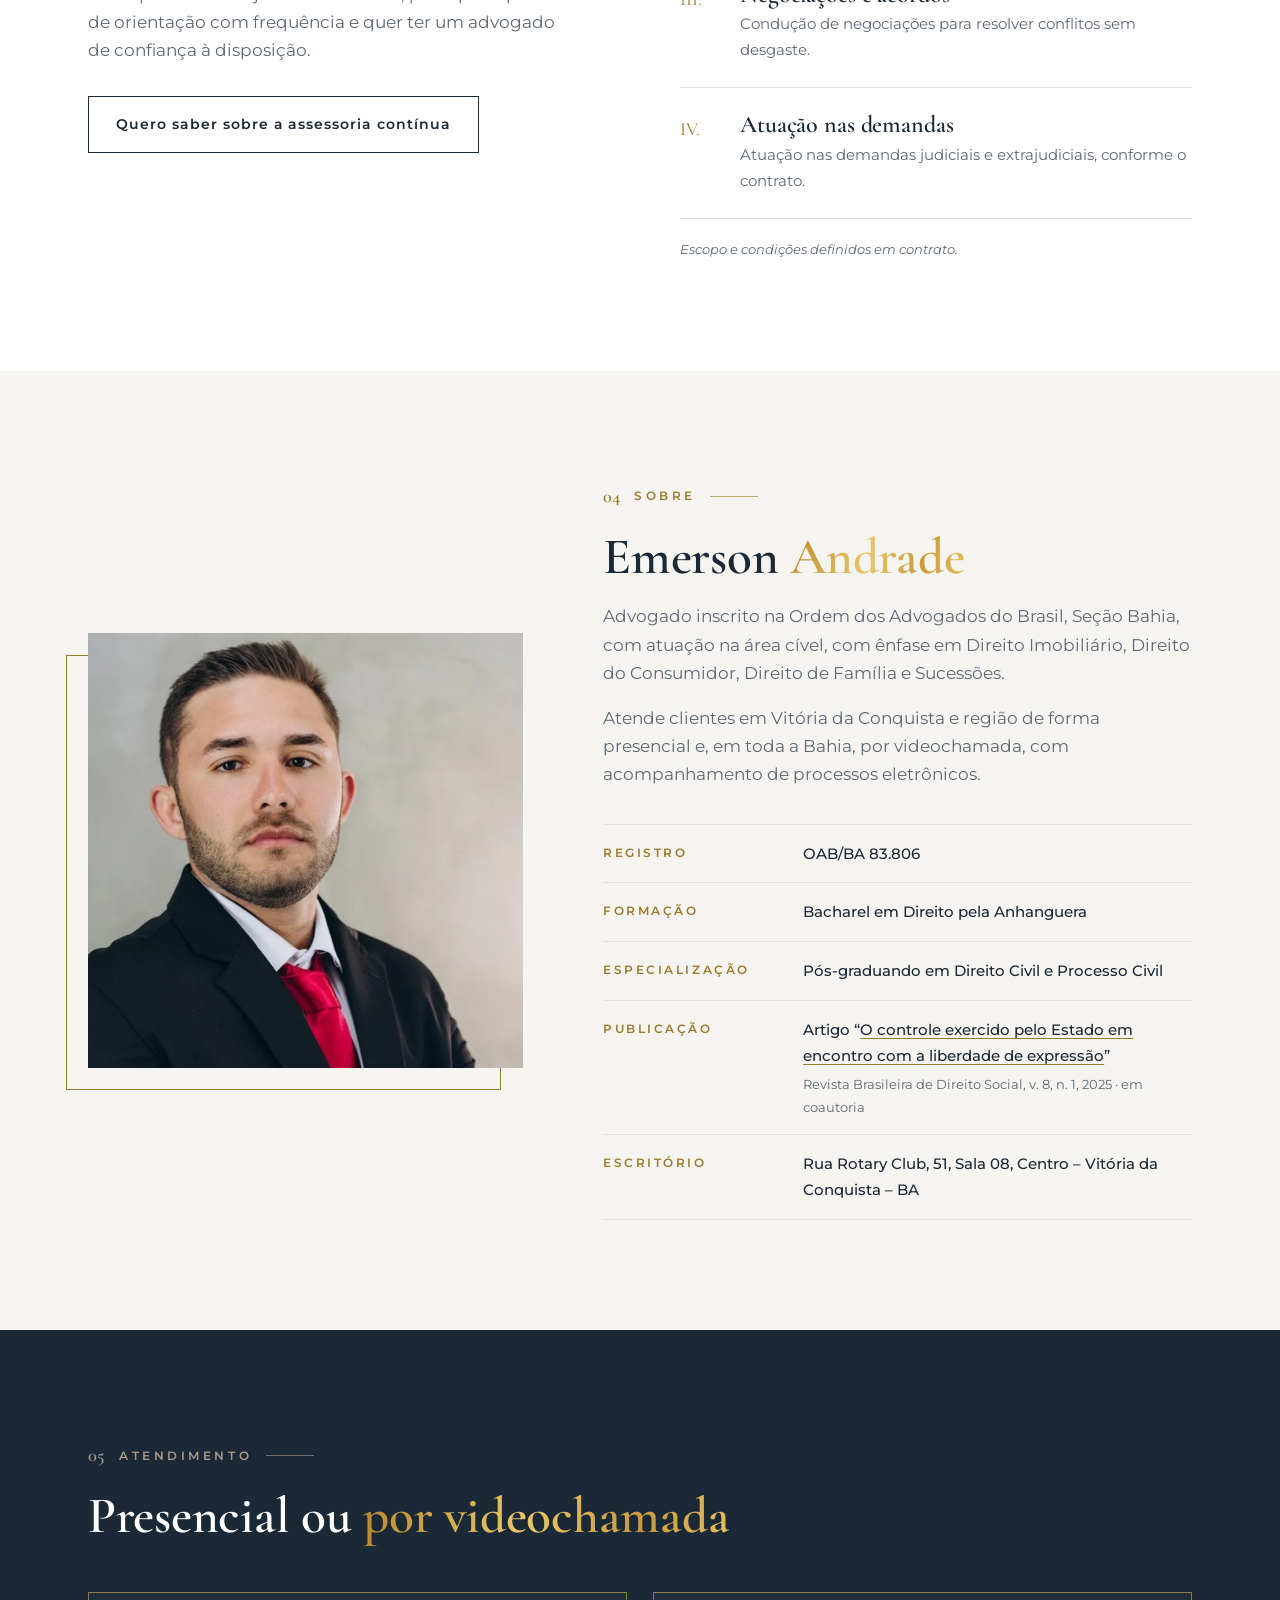
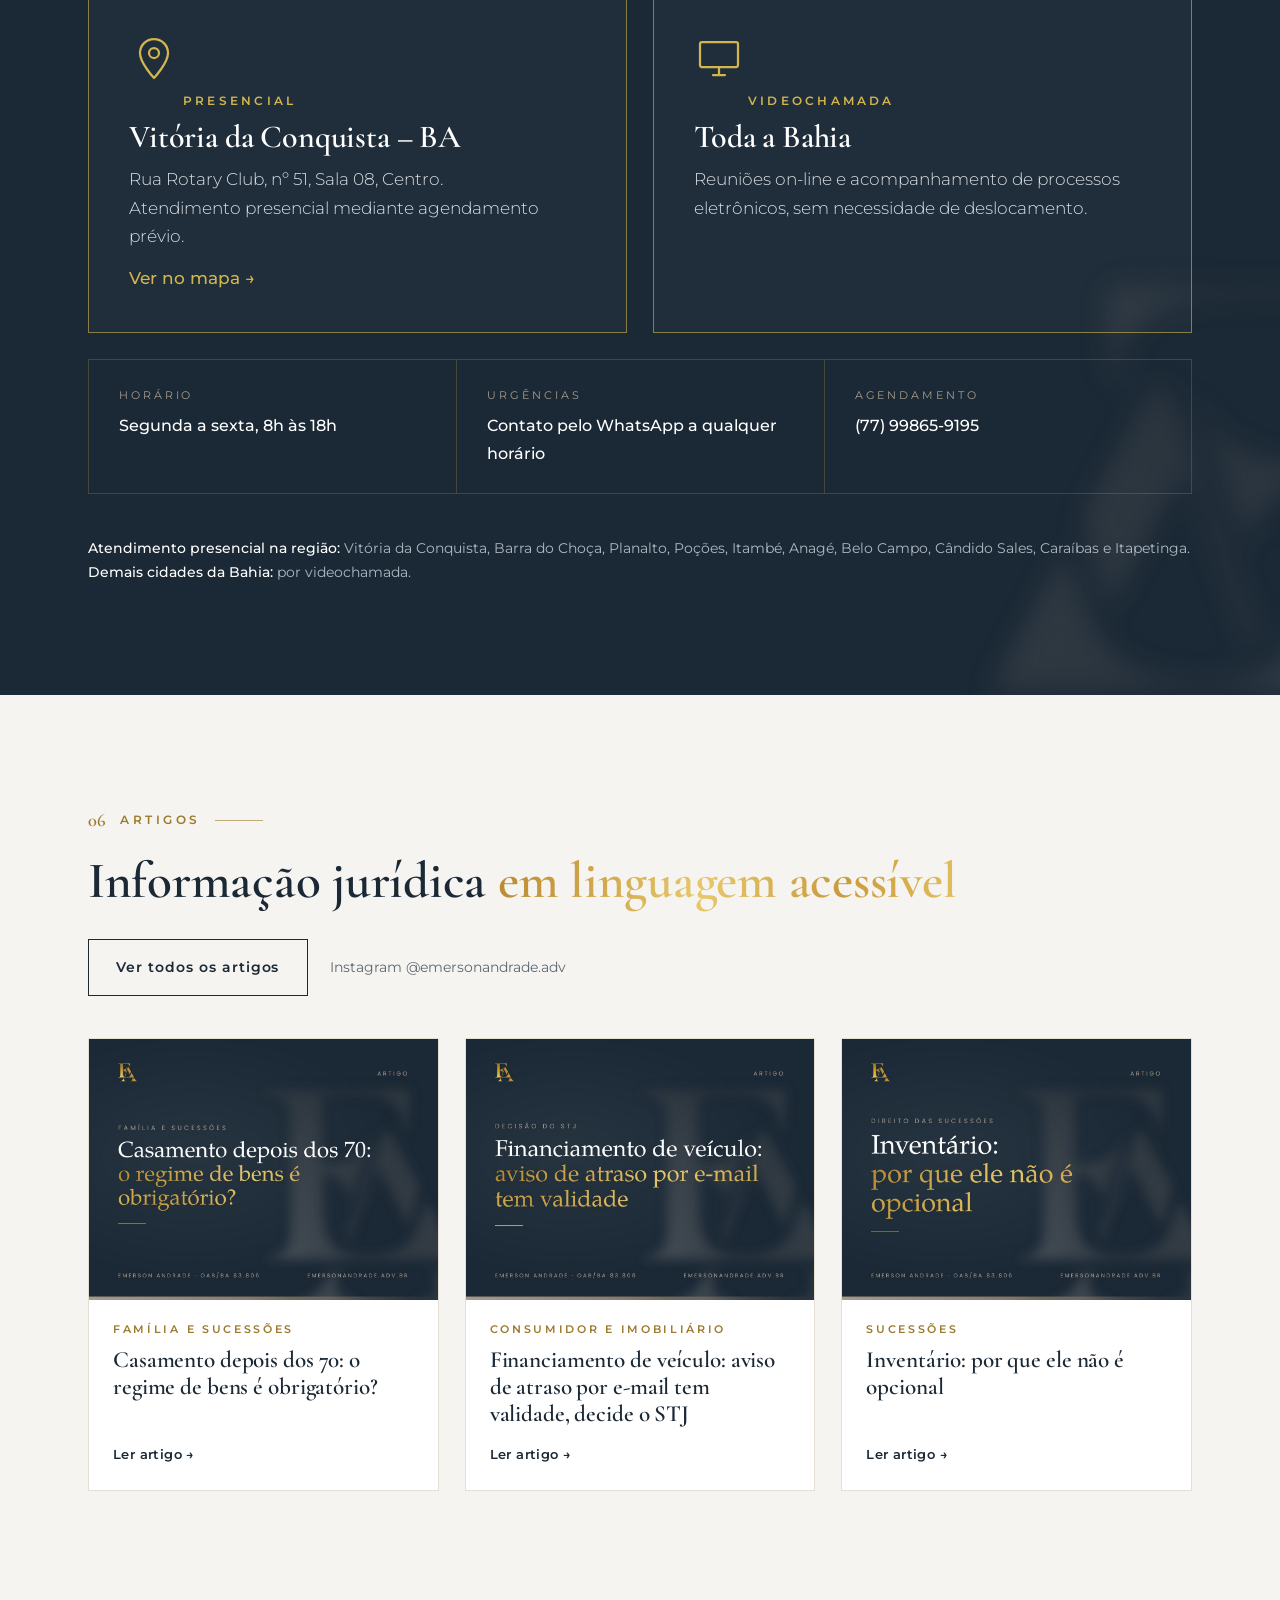
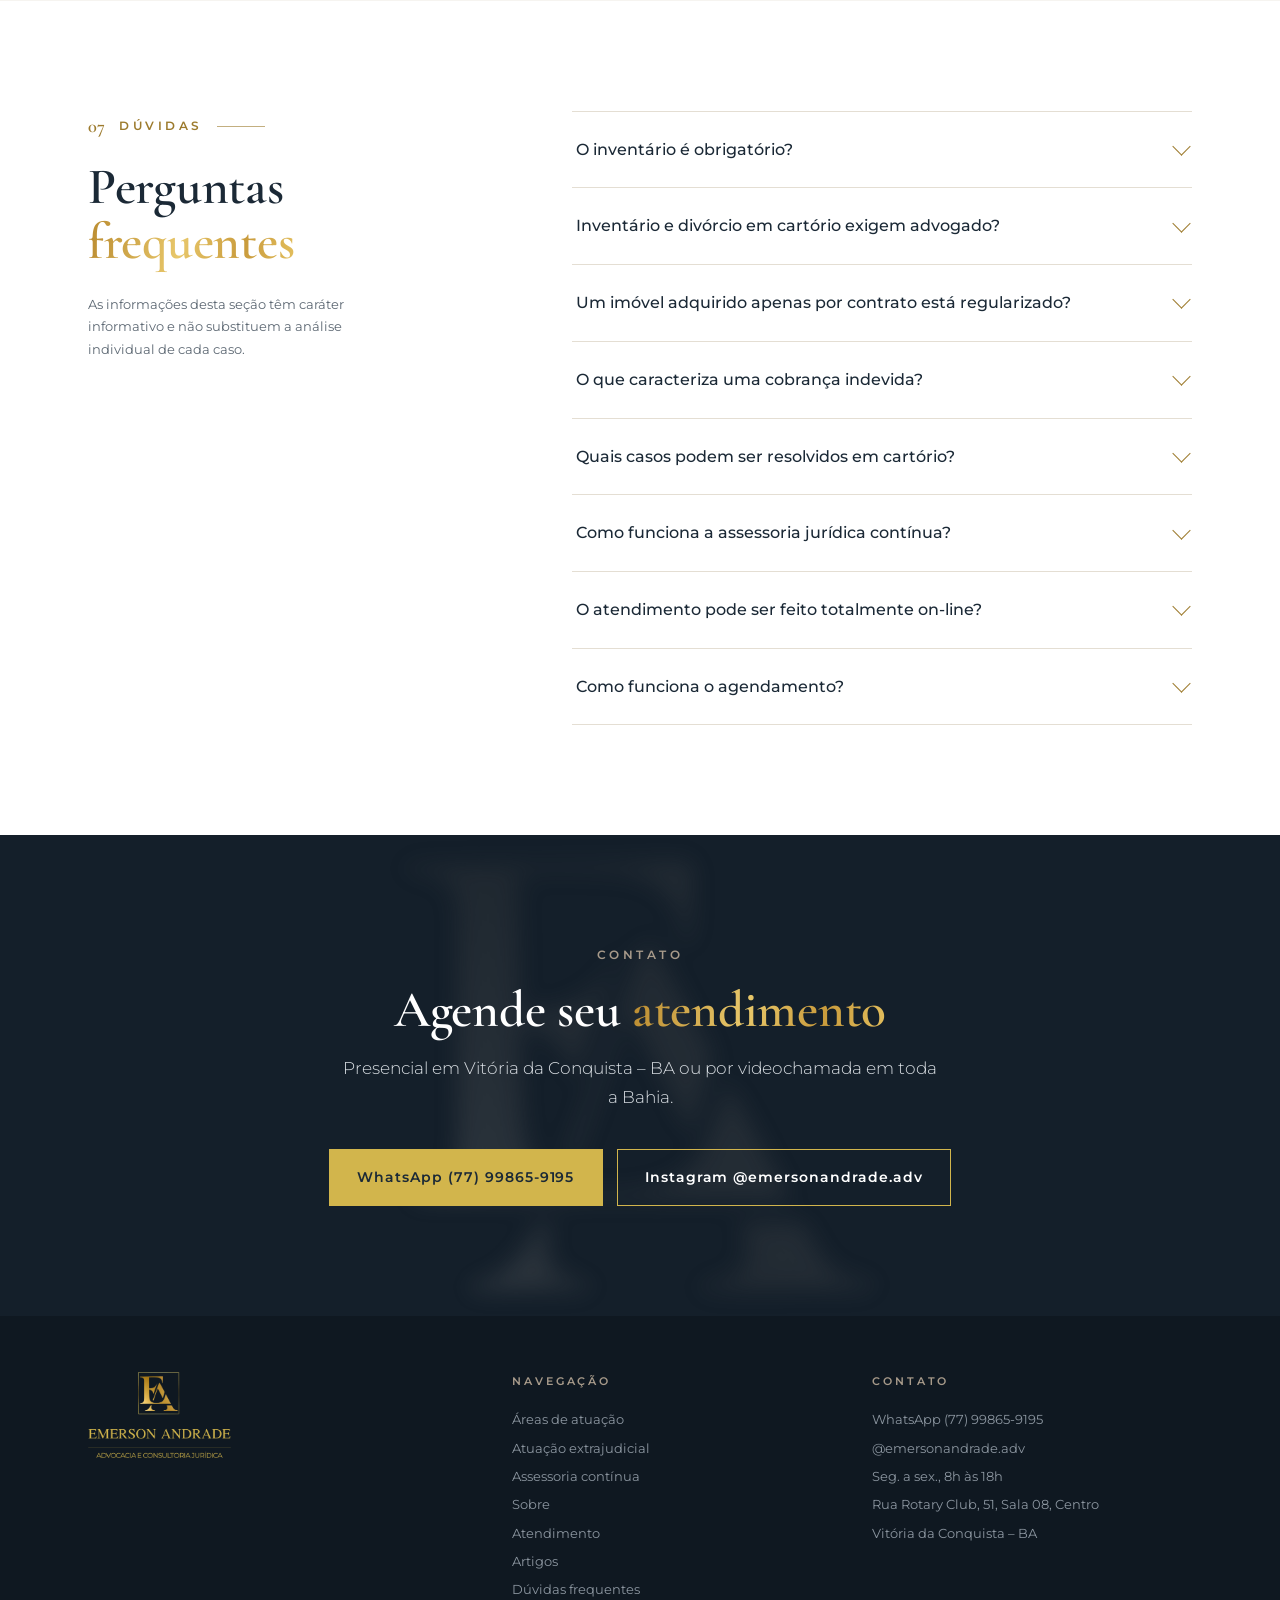
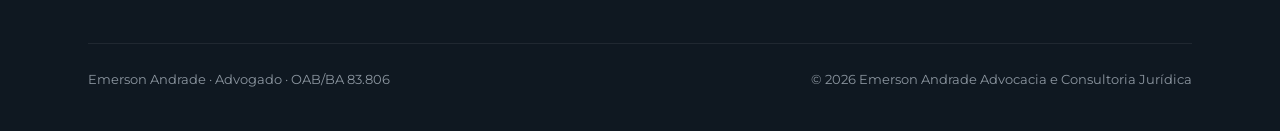
==== commit 814fce59: "Inicio com secao Artigos e sitemap" ====
--- a/index.html
+++ b/index.html
@@ -106,7 +106,7 @@
 .brand-txt{display:flex;flex-direction:column;line-height:1.1}
 .brand-txt strong{font-family:var(--serif);font-weight:600;font-size:1.28rem;letter-spacing:.09em}
 .brand-txt small{font-size:.6rem;letter-spacing:.26em;color:var(--sand);text-transform:uppercase}
-.menu{display:flex;gap:26px;list-style:none;align-items:center}
+.menu{display:flex;gap:22px;list-style:none;align-items:center}
 .menu a,.brand-txt strong,.brand-txt small{white-space:nowrap}
 .menu a{text-decoration:none;color:#D5DAE0;font-size:.84rem;letter-spacing:.05em;transition:color .2s}
 .menu a:hover{color:var(--gold)}
@@ -324,11 +324,26 @@
 .as-list p{color:var(--muted);font-size:.95rem}
 .as-note{font-size:.84rem;color:var(--muted);margin-top:1.2rem;font-style:italic}
 @media (max-width:1020px){.as-grid{grid-template-columns:1fr;gap:44px}}
-@media (max-width:1120px){
+@media (max-width:1240px){
   .menu{display:none;position:absolute;top:76px;left:0;right:0;background:var(--navy-deep);flex-direction:column;align-items:flex-start;padding:22px 20px 28px;gap:18px;border-bottom:1px solid rgba(210,181,76,.2)}
   .menu.open{display:flex}
   .burger{display:block}
 }
+
+/* ---------- artigos ---------- */
+.art-head{display:flex;justify-content:space-between;align-items:flex-end;gap:30px;flex-wrap:wrap;margin-bottom:2.6rem}
+.art-links{display:flex;align-items:center;gap:22px;flex-wrap:wrap}
+.art-links .ig{font-size:.86rem;color:var(--muted);text-decoration:none}
+.art-links .ig:hover{color:var(--gold-deep)}
+.art-grid{display:grid;grid-template-columns:repeat(3,1fr);gap:26px}
+.art-card{background:var(--white);border:1px solid var(--line);text-decoration:none;display:flex;flex-direction:column;padding-bottom:24px;transition:transform .2s,box-shadow .2s,border-color .2s}
+.art-card:hover{transform:translateY(-3px);box-shadow:0 16px 30px rgba(27,41,54,.1);border-color:var(--gold)}
+.art-card img{aspect-ratio:4/3;object-fit:cover;object-position:50% 50%;width:100%}
+.art-card .cat{font-size:.7rem;letter-spacing:.24em;text-transform:uppercase;color:var(--gold-deep);font-weight:600;padding:20px 24px 0}
+.art-card h3{font-family:var(--serif);font-weight:600;font-size:1.45rem;line-height:1.15;color:var(--navy);padding:8px 24px 0;flex:1}
+.art-card .more-link{font-size:.82rem;font-weight:600;color:var(--navy);padding:16px 24px 0;letter-spacing:.03em}
+@media (max-width:1020px){.art-grid{grid-template-columns:1fr 1fr}}
+@media (max-width:760px){.art-grid{grid-template-columns:1fr}}
 </style>
 </head>
 <body>
@@ -346,7 +361,7 @@
       <li><a href="#extrajudicial">Extrajudicial</a></li>
       <li><a href="#assessoria">Assessoria</a></li>
       <li><a href="#sobre">Sobre</a></li>
-      <li><a href="#atendimento">Atendimento</a></li>
+      <li><a href="/artigos/">Artigos</a></li>
       <li><a href="#duvidas">Dúvidas</a></li>
       <li><a class="btn btn-gold" data-wa="Olá! Gostaria de agendar um atendimento." href="https://wa.me/5577998659195" target="_blank" rel="noopener">Agendar atendimento</a></li>
     </ul>
@@ -535,18 +550,17 @@
   </div>
 </section>
 
-<!-- CONTEÚDO -->
-<section class="conteudo">
+<!-- ARTIGOS -->
+<section class="conteudo" id="artigos">
   <div class="wrap">
-    <div class="content-grid reveal">
-      <a href="https://www.instagram.com/emersonandrade.adv/" target="_blank" rel="noopener"><img src="img/conteudo-inventario.jpg" alt="Publicação: Inventário — por que ele não é opcional" width="640" height="800" loading="lazy"></a>
+    <div class="art-head reveal">
       <div>
-        <div class="eyebrow"><b>06</b> Conteúdo</div>
-        <h2>Informação jurídica <span class="gold-text">no Instagram</span></h2>
-        <p>Publicações informativas sobre Direito Imobiliário, Consumidor, Família e Sucessões, em linguagem acessível.</p>
-        <a class="btn btn-dark" href="https://www.instagram.com/emersonandrade.adv/" target="_blank" rel="noopener">Seguir @emersonandrade.adv</a>
-      </div>
-    </div>
+        <div class="eyebrow"><b>06</b> Artigos</div>
+        <h2>Informação jurídica <span class="gold-text">em linguagem acessível</span></h2>
+      </div>
+      <div class="art-links"><a class="btn btn-dark" href="/artigos/">Ver todos os artigos</a><a class="ig" href="https://www.instagram.com/emersonandrade.adv/" target="_blank" rel="noopener">Instagram @emersonandrade.adv</a></div>
+    </div>
+    <div class="art-grid reveal"><a class="art-card" href="/artigos/casamento-depois-dos-70-regime-de-bens/"><img src="img/artigos/casamento-depois-dos-70-regime-de-bens.jpg" alt="" width="1200" height="900" loading="lazy"><span class="cat">Família e Sucessões</span><h3>Casamento depois dos 70: o regime de bens é obrigatório?</h3><span class="more-link">Ler artigo →</span></a><a class="art-card" href="/artigos/stj-aviso-de-atraso-por-email-financiamento-de-veiculo/"><img src="img/artigos/stj-aviso-de-atraso-por-email-financiamento-de-veiculo.jpg" alt="" width="1200" height="900" loading="lazy"><span class="cat">Consumidor e Imobiliário</span><h3>Financiamento de veículo: aviso de atraso por e-mail tem validade, decide o STJ</h3><span class="more-link">Ler artigo →</span></a><a class="art-card" href="/artigos/inventario-por-que-nao-e-opcional/"><img src="img/artigos/inventario-por-que-nao-e-opcional.jpg" alt="" width="1200" height="900" loading="lazy"><span class="cat">Sucessões</span><h3>Inventário: por que ele não é opcional</h3><span class="more-link">Ler artigo →</span></a></div>
   </div>
 </section>
 
@@ -592,7 +606,7 @@
       <div><img src="img/logo.png" alt="Emerson Andrade Advocacia e Consultoria Jurídica" width="808" height="486" loading="lazy"></div>
       <div>
         <h4>Navegação</h4>
-        <ul><li><a href="#areas">Áreas de atuação</a></li><li><a href="#extrajudicial">Atuação extrajudicial</a></li><li><a href="#assessoria">Assessoria contínua</a></li><li><a href="#sobre">Sobre</a></li><li><a href="#atendimento">Atendimento</a></li><li><a href="#duvidas">Dúvidas frequentes</a></li></ul>
+        <ul><li><a href="#areas">Áreas de atuação</a></li><li><a href="#extrajudicial">Atuação extrajudicial</a></li><li><a href="#assessoria">Assessoria contínua</a></li><li><a href="#sobre">Sobre</a></li><li><a href="#atendimento">Atendimento</a></li><li><a href="/artigos/">Artigos</a></li><li><a href="#duvidas">Dúvidas frequentes</a></li></ul>
       </div>
       <div>
         <h4>Contato</h4>
